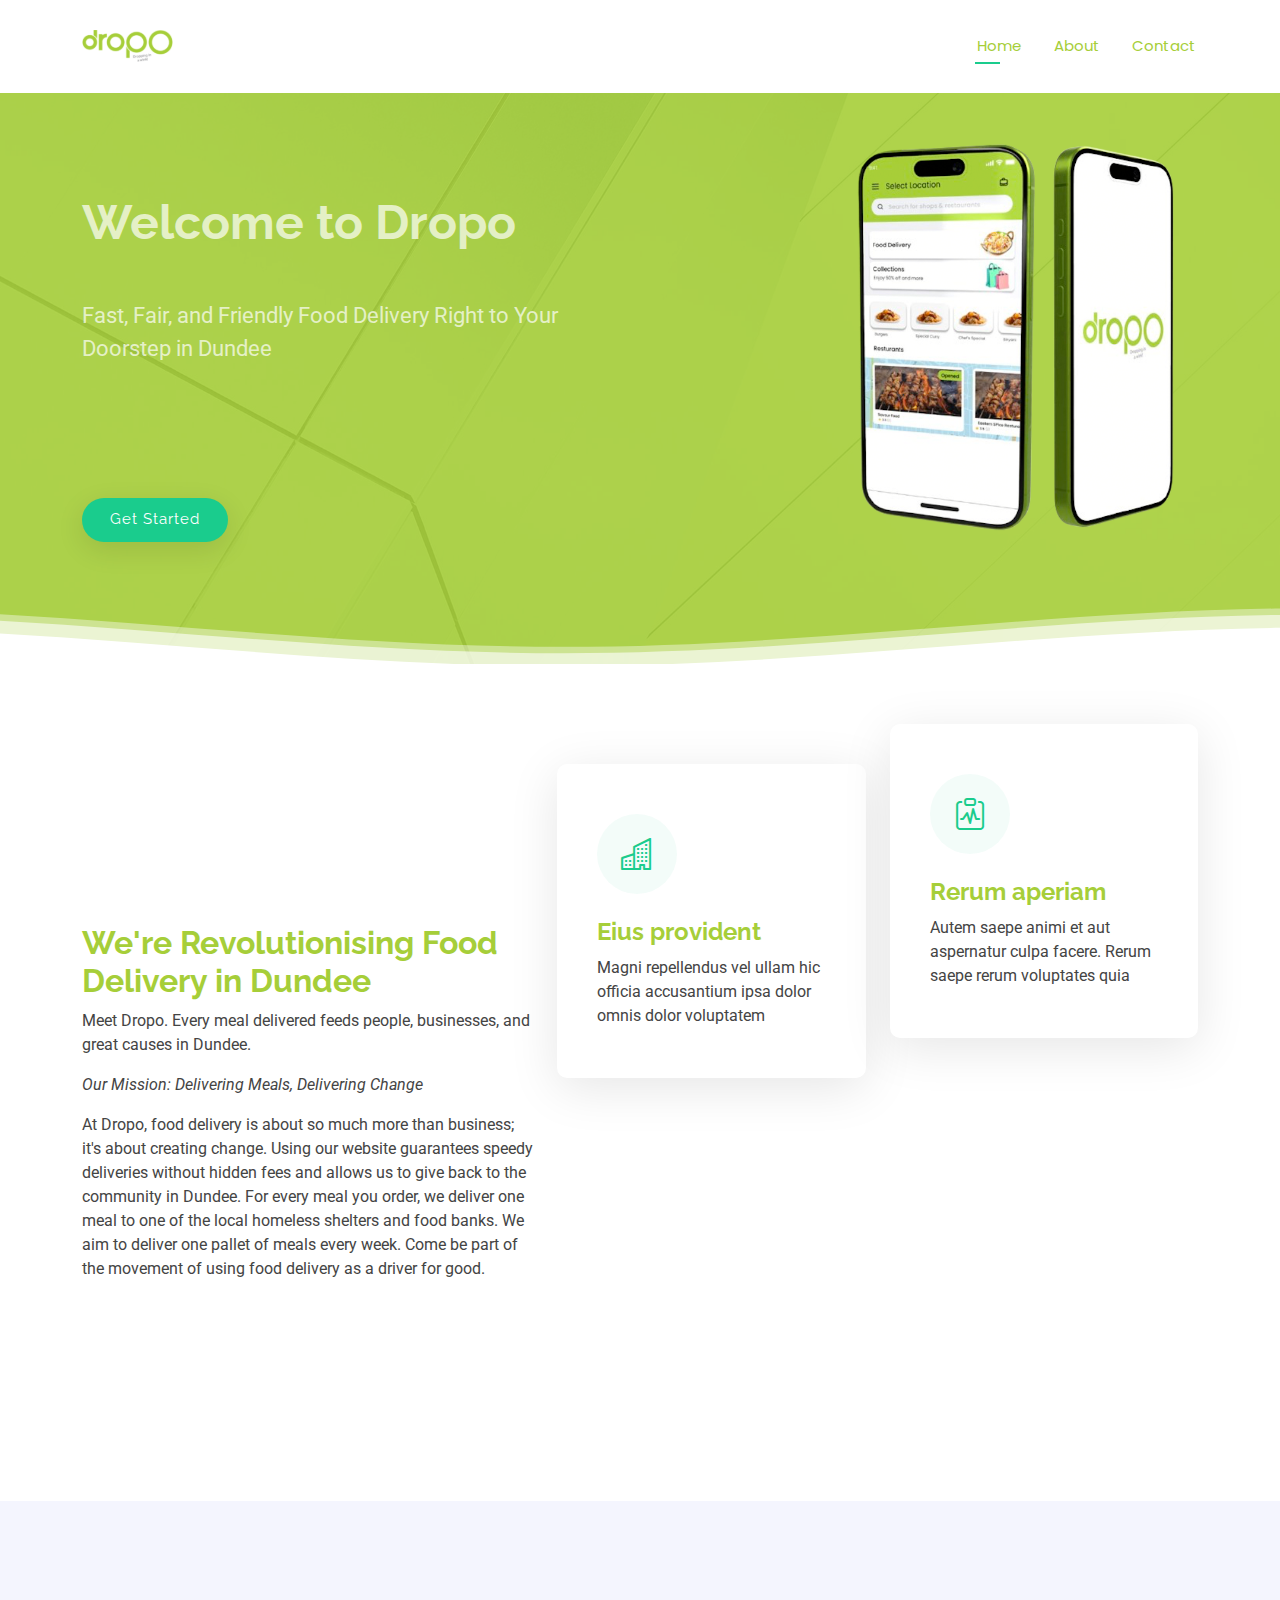
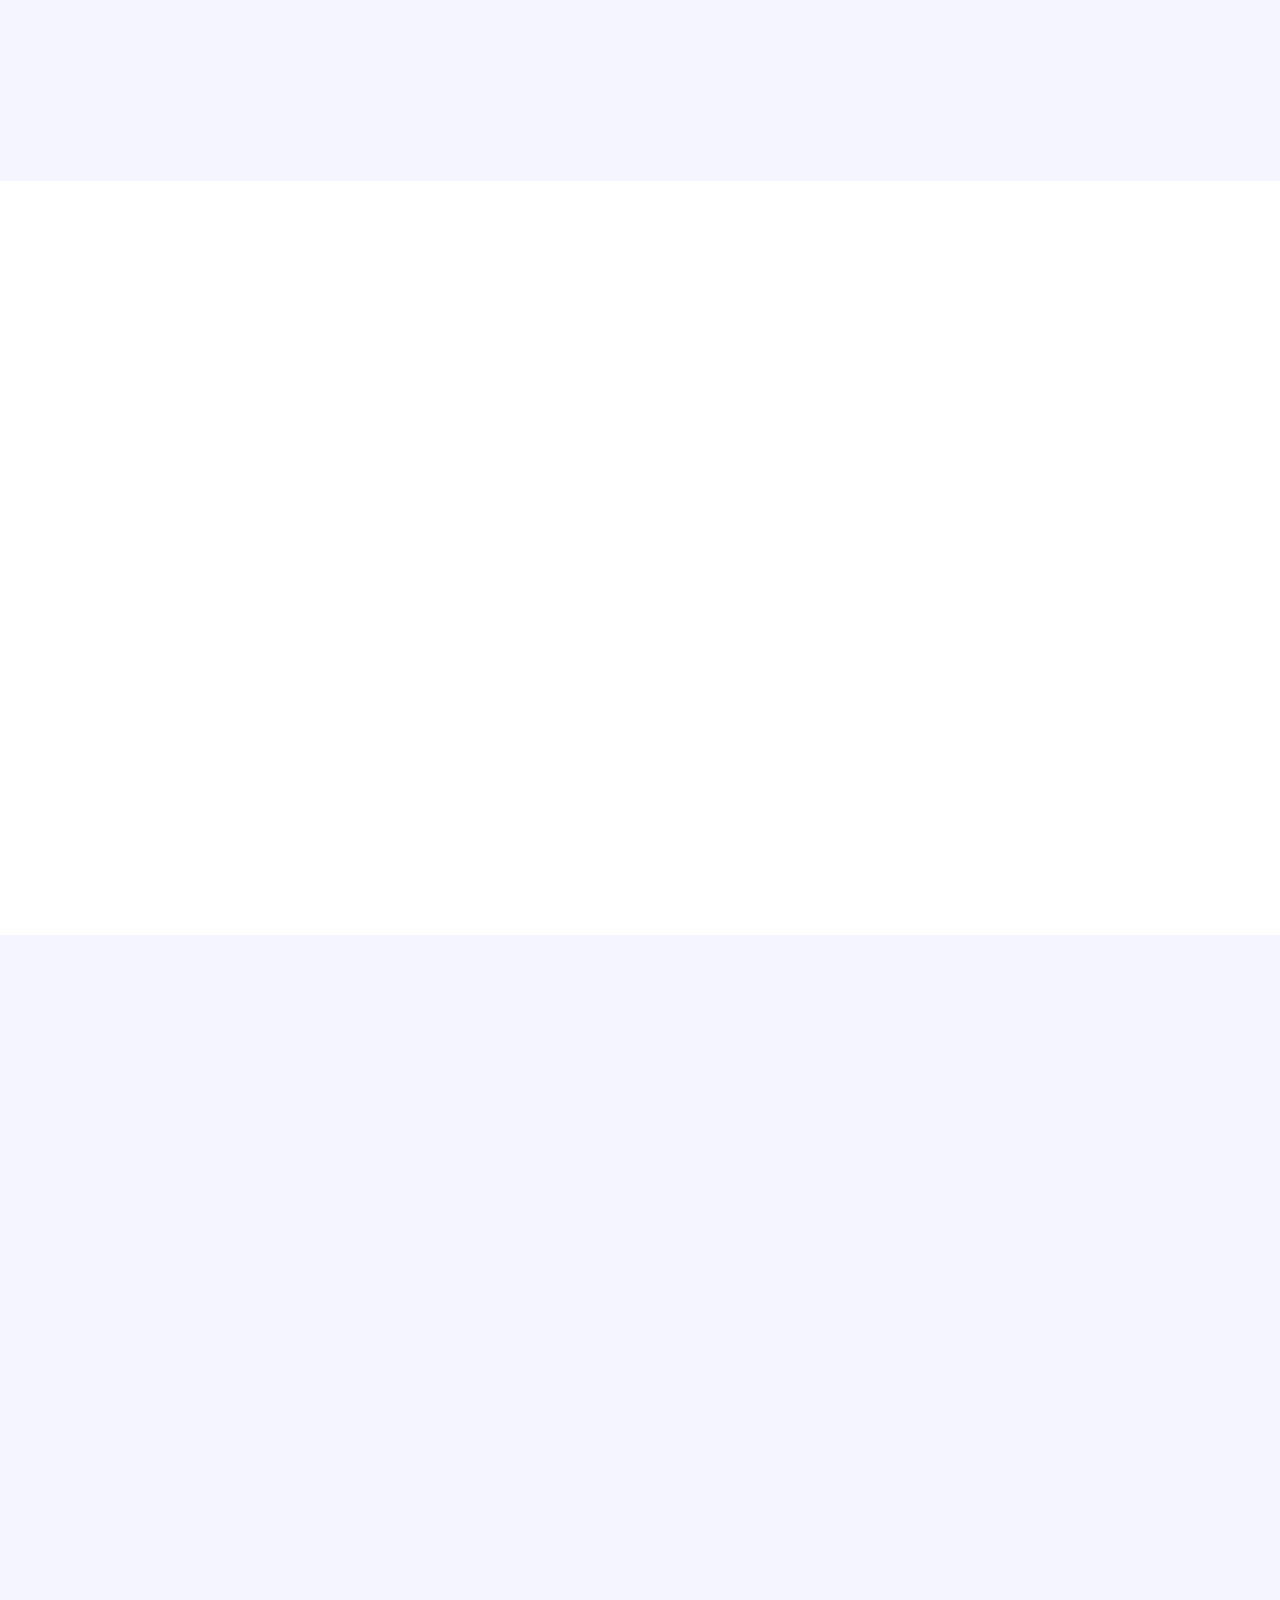
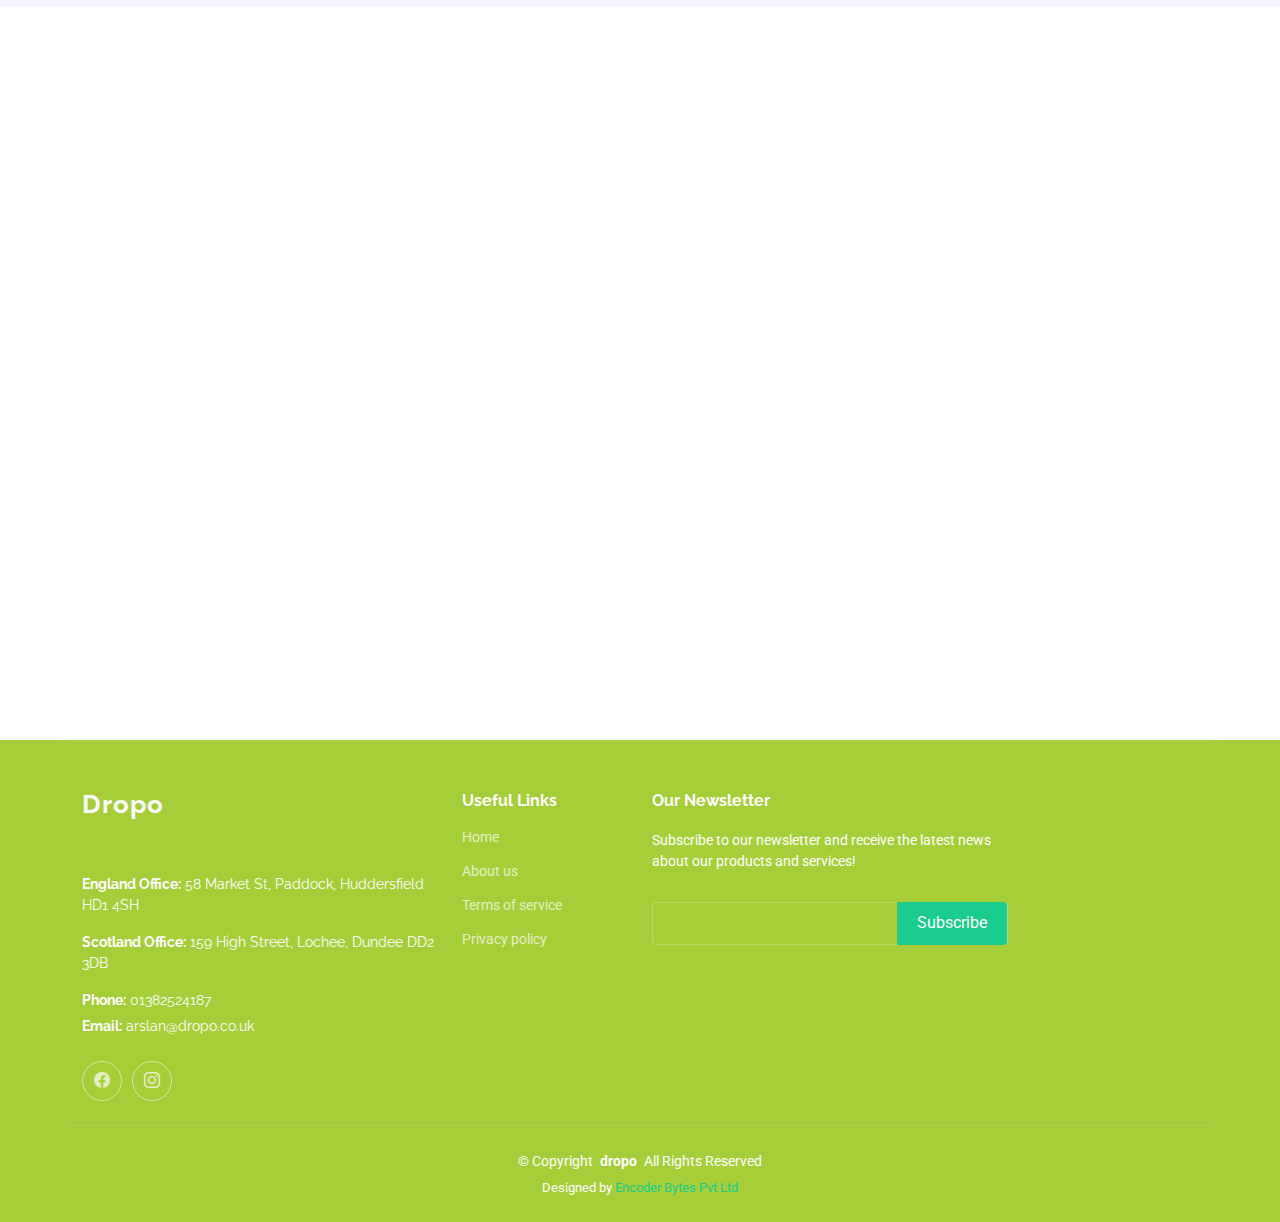
==== index.html @ 3cb9f1ac "update" ====
<!DOCTYPE html>
<html lang="en">

<head>
  <meta charset="utf-8">
  <meta content="width=device-width, initial-scale=1.0" name="viewport">
  <!-- <title>Index - Bootslander Bootstrap Template</title> -->
   <title>Dropoo  new</title>
  <meta name="description" content="">
  <meta name="keywords" content="">

  <!-- Favicons -->
  <link href="assets/img/dropoLogo.svg" rel="icon">
  <link href="assets/img/dropoLogo.svg" rel="apple-touch-icon">

  <!-- Fonts -->
  <link href="https://fonts.googleapis.com" rel="preconnect">
  <link href="https://fonts.gstatic.com" rel="preconnect" crossorigin>
  <link href="https://fonts.googleapis.com/css2?family=Roboto:ital,wght@0,100;0,300;0,400;0,500;0,700;0,900;1,100;1,300;1,400;1,500;1,700;1,900&family=Poppins:ital,wght@0,100;0,200;0,300;0,400;0,500;0,600;0,700;0,800;0,900;1,100;1,200;1,300;1,400;1,500;1,600;1,700;1,800;1,900&family=Raleway:ital,wght@0,100;0,200;0,300;0,400;0,500;0,600;0,700;0,800;0,900;1,100;1,200;1,300;1,400;1,500;1,600;1,700;1,800;1,900&display=swap" rel="stylesheet">

  <!-- Vendor CSS Files -->
  <link href="assets/vendor/bootstrap/css/bootstrap.min.css" rel="stylesheet">
  <link href="assets/vendor/bootstrap-icons/bootstrap-icons.css" rel="stylesheet">
  <link href="assets/vendor/aos/aos.css" rel="stylesheet">
  <link href="assets/vendor/glightbox/css/glightbox.min.css" rel="stylesheet">
  <link href="assets/vendor/swiper/swiper-bundle.min.css" rel="stylesheet">

  <!-- Main CSS File -->
  <link href="assets/css/main.css" rel="stylesheet">

  <!-- =======================================================
  * Template Name: Bootslander
  * Template URL: https://bootstrapmade.com/bootslander-free-bootstrap-landing-page-template/
  * Updated: Aug 07 2024 with Bootstrap v5.3.3
  * Author: BootstrapMade.com
  * License: https://bootstrapmade.com/license/
  ======================================================== -->
</head>

<body class="index-page">

  <!-- ======= Top Bar ======= -->
  <!-- <div id="topbar" class="d-flex align-items-center fixed-top">
    <div class="container d-flex justify-content-center justify-content-md-between">

      <div class="contact-info d-flex align-items-center">
        <i class="bi bi-phone d-flex align-items-center"><span>01382524187</span></i>

        <i class="bi bi-envelope  d-flex align-items-center ms-4"><span>arslan@dropo.co.uk </span></i>
      </div>


    </div>
  </div> -->

  <!-- ======= Header ======= -->

  <header id="header" class="header d-flex align-items-center fixed-top">
    <div class="container-fluid container-xl position-relative d-flex align-items-center justify-content-between">

      <a href="index.html" class="logo me-auto me-lg-0"><img src="assets/img/dropoLogo.svg" class="img-fluid"
        alt="Logo"></a>

      <nav id="navmenu" class="navmenu">
        <ul>
          <li><a href="#hero" class="active">Home</a></li>
          <li><a href="#about">About</a></li>
          <!-- <li><a href="#features">Features</a></li> -->
          <!-- <li><a href="#gallery">Gallery</a></li>
          <li><a href="#team">Team</a></li> -->
          <!-- <li><a href="#pricing">Pricing</a></li> -->
          
          <li><a href="#contact">Contact</a></li>
        </ul>
        <i class="mobile-nav-toggle d-xl-none bi bi-list"></i>
      </nav>

    </div>
  </header>

  <main class="main">

    <!-- Hero Section -->
    <section id="hero" class="hero section dark-background">
      <img src="assets/img/hero-bg-2.jpg" alt="" class="hero-bg">

      <div class="container">
        <div class="row gy-4 justify-content-between">
          <div class="col-lg-4 order-lg-last hero-img" data-aos="zoom-out" data-aos-delay="100">
            <img src="assets/img/hero-img.png" class="img-fluid animated" alt="">
          </div>

          <div class="col-lg-6  d-flex flex-column justify-content-center" data-aos="fade-in">
            <br>
            <br>
            <br>
            <h1 class="h">Welcome to Dropo</h1>
          <br>
          <p>Fast, Fair, and Friendly Food Delivery Right to Your Doorstep
            in Dundee<p>
          <br>
          <!-- <p> Enter into a world of flavours delivered right to your doorstep in the shortest time. At
            Dropo, we pride ourselves on the shortest possible delivery times for your favourite meals,
            without any delivery charges. Being the most community-minded food delivery service in
            Dundee doesn't just mean that we feed you, but with each order, we help feed the homeless
            too. Want more than a meal? You've found it. Download the Dropo App today and join us in
            making each meal
            <span>meaningful.</span> -->
          <p>
            <div class="d-flex">
              <a href="#about" class="btn-get-started">Get Started</a>
              
            </div>
          </div>

        </div>
      </div>

      <svg class="hero-waves" xmlns="http://www.w3.org/2000/svg" xmlns:xlink="http://www.w3.org/1999/xlink" viewBox="0 24 150 28 " preserveAspectRatio="none">
        <defs>
          <path id="wave-path" d="M-160 44c30 0 58-18 88-18s 58 18 88 18 58-18 88-18 58 18 88 18 v44h-352z"></path>
        </defs>
        <g class="wave1">
          <use xlink:href="#wave-path" x="50" y="3"></use>
        </g>
        <g class="wave2">
          <use xlink:href="#wave-path" x="50" y="0"></use>
        </g>
        <g class="wave3">
          <use xlink:href="#wave-path" x="50" y="9"></use>
        </g>
      </svg>

    </section><!-- /Hero Section -->

    <!-- About Section -->
    <section id="about" class="about section">

      <div class="container" data-aos="fade-up" data-aos-delay="100">
        <div class="row align-items-xl-center gy-5">

          <div class="col-xl-5 content">
            
            <h2>We're Revolutionising Food Delivery in Dundee</h2>
            <p> Meet Dropo. Every meal delivered feeds people, businesses, and great
              causes in Dundee.
            </p>
            <p class="fst-italic">
              Our Mission: Delivering Meals, Delivering Change
            </p>
            <p>
              At Dropo, food delivery is about so much more than business; it's about creating
              change. Using our website guarantees speedy deliveries without hidden fees and allows us
              to give back to the community in Dundee. For every meal you order, we deliver one meal to
              one of the local homeless shelters and food banks. We aim to deliver one pallet of meals
              every week. Come be part of the movement of using food delivery as a driver for good.

            </p>
            <!-- <a href="#" class="read-more"><span>Read More</span><i class="bi bi-arrow-right"></i></a> -->
          </div>

          <div class="col-xl-7">
            <div class="row gy-4 icon-boxes">

              <div class="col-md-6" data-aos="fade-up" data-aos-delay="200">
                <div class="icon-box">
                  <i class="bi bi-buildings"></i>
                  <h3>Eius provident</h3>
                  <p>Magni repellendus vel ullam hic officia accusantium ipsa dolor omnis dolor voluptatem</p>
                </div>
              </div> <!-- End Icon Box -->

              <div class="col-md-6" data-aos="fade-up" data-aos-delay="300">
                <div class="icon-box">
                  <i class="bi bi-clipboard-pulse"></i>
                  <h3>Rerum aperiam</h3>
                  <p>Autem saepe animi et aut aspernatur culpa facere. Rerum saepe rerum voluptates quia</p>
                </div>
              </div> <!-- End Icon Box -->

              <div class="col-md-6" data-aos="fade-up" data-aos-delay="400">
                <div class="icon-box">
                  <i class="bi bi-command"></i>
                  <h3>Veniam omnis</h3>
                  <p>Omnis perferendis molestias culpa sed. Recusandae quas possimus. Quod consequatur corrupti</p>
                </div>
              </div> <!-- End Icon Box -->

              <div class="col-md-6" data-aos="fade-up" data-aos-delay="500">
                <div class="icon-box">
                  <i class="bi bi-graph-up-arrow"></i>
                  <h3>Delares sapiente</h3>
                  <p>Sint et dolor voluptas minus possimus nostrum. Reiciendis commodi eligendi omnis quideme lorenda</p>
                </div>
              </div> <!-- End Icon Box -->

            </div>
          </div>

        </div>
      </div>

    </section><!-- /About Section -->

    <!-- Features Section -->
   <!--  <section id="features" class="features section">

      <div class="container">

        <div class="row gy-4">

          <div class="col-lg-3 col-md-4" data-aos="fade-up" data-aos-delay="100">
            <div class="features-item">
              <i class="bi bi-eye" style="color: #ffbb2c;"></i>
              <h3><a href="" class="stretched-link">Lorem Ipsum</a></h3>
            </div>
          </div>

          <div class="col-lg-3 col-md-4" data-aos="fade-up" data-aos-delay="200">
            <div class="features-item">
              <i class="bi bi-infinity" style="color: #5578ff;"></i>
              <h3><a href="" class="stretched-link">Dolor Sitema</a></h3>
            </div>
          </div>

          <div class="col-lg-3 col-md-4" data-aos="fade-up" data-aos-delay="300">
            <div class="features-item">
              <i class="bi bi-mortarboard" style="color: #e80368;"></i>
              <h3><a href="" class="stretched-link">Sed perspiciatis</a></h3>
            </div>
          </div>

          <div class="col-lg-3 col-md-4" data-aos="fade-up" data-aos-delay="400">
            <div class="features-item">
              <i class="bi bi-nut" style="color: #e361ff;"></i>
              <h3><a href="" class="stretched-link">Magni Dolores</a></h3>
            </div>
          </div>

          <div class="col-lg-3 col-md-4" data-aos="fade-up" data-aos-delay="500">
            <div class="features-item">
              <i class="bi bi-shuffle" style="color: #47aeff;"></i>
              <h3><a href="" class="stretched-link">Nemo Enim</a></h3>
            </div>
          </div>

          <div class="col-lg-3 col-md-4" data-aos="fade-up" data-aos-delay="600">
            <div class="features-item">
              <i class="bi bi-star" style="color: #ffa76e;"></i>
              <h3><a href="" class="stretched-link">Eiusmod Tempor</a></h3>
            </div>
          </div>

          <div class="col-lg-3 col-md-4" data-aos="fade-up" data-aos-delay="700">
            <div class="features-item">
              <i class="bi bi-x-diamond" style="color: #11dbcf;"></i>
              <h3><a href="" class="stretched-link">Midela Teren</a></h3>
            </div>
          </div>

          <div class="col-lg-3 col-md-4" data-aos="fade-up" data-aos-delay="800">
            <div class="features-item">
              <i class="bi bi-camera-video" style="color: #4233ff;"></i>
              <h3><a href="" class="stretched-link">Pira Neve</a></h3>
            </div>
          </div>

          <div class="col-lg-3 col-md-4" data-aos="fade-up" data-aos-delay="900">
            <div class="features-item">
              <i class="bi bi-command" style="color: #b2904f;"></i>
              <h3><a href="" class="stretched-link">Dirada Pack</a></h3>
            </div>
          </div>

          <div class="col-lg-3 col-md-4" data-aos="fade-up" data-aos-delay="1000">
            <div class="features-item">
              <i class="bi bi-dribbble" style="color: #b20969;"></i>
              <h3><a href="" class="stretched-link">Moton Ideal</a></h3>
            </div>
          </div>

          <div class="col-lg-3 col-md-4" data-aos="fade-up" data-aos-delay="1100">
            <div class="features-item">
              <i class="bi bi-activity" style="color: #ff5828;"></i>
              <h3><a href="" class="stretched-link">Verdo Park</a></h3>
            </div>
          </div>

          <div class="col-lg-3 col-md-4" data-aos="fade-up" data-aos-delay="1200">
            <div class="features-item">
              <i class="bi bi-brightness-high" style="color: #29cc61;"></i>
              <h3><a href="" class="stretched-link">Flavor Nivelanda</a></h3>
            </div>
          </div>

        </div>

      </div>

    </section>/Features Section -->

    <!-- Stats Section -->
    <section id="stats" class="stats section light-background">

      <div class="container" data-aos="fade-up" data-aos-delay="100">

        <div class="row gy-4">

          <div class="col-lg-3 col-md-6 d-flex flex-column align-items-center">
            <i class="bi bi-emoji-smile"></i>
            <div class="stats-item">
              <span data-purecounter-start="0" data-purecounter-end="00" data-purecounter-duration="1" class="purecounter"></span>
              <p>Happy Clients</p>
            </div>
          </div><!-- End Stats Item -->

          <div class="col-lg-3 col-md-6 d-flex flex-column align-items-center">
            <i class="bi bi-journal-richtext"></i>
            <div class="stats-item">
              <span data-purecounter-start="0" data-purecounter-end="00" data-purecounter-duration="1" class="purecounter"></span>
              <p>Projects</p>
            </div>
          </div><!-- End Stats Item -->

          <div class="col-lg-3 col-md-6 d-flex flex-column align-items-center">
            <i class="bi bi-headset"></i>
            <div class="stats-item">
              <span data-purecounter-start="0" data-purecounter-end="00" data-purecounter-duration="1" class="purecounter"></span>
              <p>Hours Of Support</p>
            </div>
          </div><!-- End Stats Item -->

          <div class="col-lg-3 col-md-6 d-flex flex-column align-items-center">
            <i class="bi bi-people"></i>
            <div class="stats-item">
              <span data-purecounter-start="0" data-purecounter-end="07" data-purecounter-duration="1" class="purecounter"></span>
              <p>Hard Workers</p>
            </div>
          </div><!-- End Stats Item -->

        </div>

      </div>

    </section><!-- /Stats Section -->

    <!-- Details Section -->
    <section id="details" class="details section">

      <!-- Section Title -->
      <div class="container section-title" data-aos="fade-up">
        <h2>Details</h2>
        <div><span>Check Our</span> <span class="description-title">Details</span></div>
      </div><!-- End Section Title -->

      <div class="container">

        <div class="row gy-4 align-items-center features-item">
          <div class="col-md-5 d-flex align-items-center" data-aos="zoom-out" data-aos-delay="100">
            <img src="assets/img/details-1.png" class="img-fluid" alt="">
          </div>
          <div class="col-md-7" data-aos="fade-up" data-aos-delay="100">
            <h3>Your Guide to Quick and Caring Food Delivery in Dundee</h3>
            <p class="fst-italic">
              Learn how Dropo makes food delivery easy, quick and community-focused in Dundee.
            </p>
            <p class="fst-italic">
              Feeling hungry? Getting your food fix is easy with Dropo:
            </p>
            <ul>
              <li><i class="bi bi-check"></i><span> Open the app.</span></li>
              <li><i class="bi bi-check"></i> <span>Order from your favourite takeaways/restaurants.</span></li>
              <li><i class="bi bi-check"></i> <span> back and let us deliver your order right to your door fast and with no delivery fees. Every order is a treat not only for your taste buds but also feeds a meal to a homeless person in Dundee. Good food, good karma!/li>.</span></li>
            </ul>
          </div>
        </div><!-- Features Item -->

        <!-- <div class="row gy-4 align-items-center features-item">
          <div class="col-md-5 order-1 order-md-2 d-flex align-items-center" data-aos="zoom-out" data-aos-delay="200">
            <img src="assets/img/details-2.png" class="img-fluid" alt="">
          </div>
          <div class="col-md-7 order-2 order-md-1" data-aos="fade-up" data-aos-delay="200">
            <h3>Corporis temporibus maiores provident</h3>
            <p class="fst-italic">
              Lorem ipsum dolor sit amet, consectetur adipiscing elit, sed do eiusmod tempor incididunt ut labore et dolore
              magna aliqua.
            </p>
            <p>
              Ullamco laboris nisi ut aliquip ex ea commodo consequat. Duis aute irure dolor in reprehenderit in voluptate
              velit esse cillum dolore eu fugiat nulla pariatur. Excepteur sint occaecat cupidatat non proident, sunt in
              culpa qui officia deserunt mollit anim id est laborum
            </p>
          </div>
        </div> -->
        <!-- Features Item -->

        <!-- <div class="row gy-4 align-items-center features-item">
          <div class="col-md-5 d-flex align-items-center" data-aos="zoom-out">
            <img src="assets/img/details-3.png" class="img-fluid" alt="">
          </div>
          <div class="col-md-7" data-aos="fade-up">
            <h3>Sunt consequatur ad ut est nulla consectetur reiciendis animi voluptas</h3>
            <p>Cupiditate placeat cupiditate placeat est ipsam culpa. Delectus quia minima quod. Sunt saepe odit aut quia voluptatem hic voluptas dolor doloremque.</p>
            <ul>
              <li><i class="bi bi-check"></i> <span>Ullamco laboris nisi ut aliquip ex ea commodo consequat.</span></li>
              <li><i class="bi bi-check"></i><span> Duis aute irure dolor in reprehenderit in voluptate velit.</span></li>
              <li><i class="bi bi-check"></i> <span>Facilis ut et voluptatem aperiam. Autem soluta ad fugiat</span>.</li>
            </ul>
          </div>
        </div> -->
        <!-- Features Item -->

        <!-- <div class="row gy-4 align-items-center features-item">
          <div class="col-md-5 order-1 order-md-2 d-flex align-items-center" data-aos="zoom-out">
            <img src="assets/img/details-4.png" class="img-fluid" alt="">
          </div>
          <div class="col-md-7 order-2 order-md-1" data-aos="fade-up">
            <h3>Quas et necessitatibus eaque impedit ipsum animi consequatur incidunt in</h3>
            <p class="fst-italic">
              Lorem ipsum dolor sit amet, consectetur adipiscing elit, sed do eiusmod tempor incididunt ut labore et dolore
              magna aliqua.
            </p>
            <p>
              Ullamco laboris nisi ut aliquip ex ea commodo consequat. Duis aute irure dolor in reprehenderit in voluptate
              velit esse cillum dolore eu fugiat nulla pariatur. Excepteur sint occaecat cupidatat non proident, sunt in
              culpa qui officia deserunt mollit anim id est laborum
            </p>
          </div>
        </div> -->
        <!-- Features Item -->

      </div>

    </section><!-- /Details Section -->


    <!-- Testimonials Section --><!--
    <section id="testimonials" class="testimonials section dark-background">

      <img src="assets/img/testimonials-bg.jpg" class="testimonials-bg" alt="">

      <div class="container" data-aos="fade-up" data-aos-delay="100">

        <div class="swiper init-swiper">
          <script type="application/json" class="swiper-config">
            {
              "loop": true,
              "speed": 600,
              "autoplay": {
                "delay": 5000
              },
              "slidesPerView": "auto",
              "pagination": {
                "el": ".swiper-pagination",
                "type": "bullets",
                "clickable": true
              }
            }
          </script>
          <div class="swiper-wrapper">

            <div class="swiper-slide">
              <div class="testimonial-item">
                <img src="assets/img/testimonials/testimonials-1.jpg" class="testimonial-img" alt="">
                <h3>Saul Goodman</h3>
                <h4>Ceo &amp; Founder</h4>
                <div class="stars">
                  <i class="bi bi-star-fill"></i><i class="bi bi-star-fill"></i><i class="bi bi-star-fill"></i><i class="bi bi-star-fill"></i><i class="bi bi-star-fill"></i>
                </div>
                <p>
                  <i class="bi bi-quote quote-icon-left"></i>
                  <span>Proin iaculis purus consequat sem cure digni ssim donec porttitora entum suscipit rhoncus. Accusantium quam, ultricies eget id, aliquam eget nibh et. Maecen aliquam, risus at semper.</span>
                  <i class="bi bi-quote quote-icon-right"></i>
                </p>
              </div>
            </div>

            <div class="swiper-slide">
              <div class="testimonial-item">
                <img src="assets/img/testimonials/testimonials-2.jpg" class="testimonial-img" alt="">
                <h3>Sara Wilsson</h3>
                <h4>Designer</h4>
                <div class="stars">
                  <i class="bi bi-star-fill"></i><i class="bi bi-star-fill"></i><i class="bi bi-star-fill"></i><i class="bi bi-star-fill"></i><i class="bi bi-star-fill"></i>
                </div>
                <p>
                  <i class="bi bi-quote quote-icon-left"></i>
                  <span>Export tempor illum tamen malis malis eram quae irure esse labore quem cillum quid cillum eram malis quorum velit fore eram velit sunt aliqua noster fugiat irure amet legam anim culpa.</span>
                  <i class="bi bi-quote quote-icon-right"></i>
                </p>
              </div>
            </div>

            <div class="swiper-slide">
              <div class="testimonial-item">
                <img src="assets/img/testimonials/testimonials-3.jpg" class="testimonial-img" alt="">
                <h3>Jena Karlis</h3>
                <h4>Store Owner</h4>
                <div class="stars">
                  <i class="bi bi-star-fill"></i><i class="bi bi-star-fill"></i><i class="bi bi-star-fill"></i><i class="bi bi-star-fill"></i><i class="bi bi-star-fill"></i>
                </div>
                <p>
                  <i class="bi bi-quote quote-icon-left"></i>
                  <span>Enim nisi quem export duis labore cillum quae magna enim sint quorum nulla quem veniam duis minim tempor labore quem eram duis noster aute amet eram fore quis sint minim.</span>
                  <i class="bi bi-quote quote-icon-right"></i>
                </p>
              </div>
            </div>

            <div class="swiper-slide">
              <div class="testimonial-item">
                <img src="assets/img/testimonials/testimonials-4.jpg" class="testimonial-img" alt="">
                <h3>Matt Brandon</h3>
                <h4>Freelancer</h4>
                <div class="stars">
                  <i class="bi bi-star-fill"></i><i class="bi bi-star-fill"></i><i class="bi bi-star-fill"></i><i class="bi bi-star-fill"></i><i class="bi bi-star-fill"></i>
                </div>
                <p>
                  <i class="bi bi-quote quote-icon-left"></i>
                  <span>Fugiat enim eram quae cillum dolore dolor amet nulla culpa multos export minim fugiat minim velit minim dolor enim duis veniam ipsum anim magna sunt elit fore quem dolore labore illum veniam.</span>
                  <i class="bi bi-quote quote-icon-right"></i>
                </p>
              </div>
            </div>

            <div class="swiper-slide">
              <div class="testimonial-item">
                <img src="assets/img/testimonials/testimonials-5.jpg" class="testimonial-img" alt="">
                <h3>John Larson</h3>
                <h4>Entrepreneur</h4>
                <div class="stars">
                  <i class="bi bi-star-fill"></i><i class="bi bi-star-fill"></i><i class="bi bi-star-fill"></i><i class="bi bi-star-fill"></i><i class="bi bi-star-fill"></i>
                </div>
                <p>
                  <i class="bi bi-quote quote-icon-left"></i>
                  <span>Quis quorum aliqua sint quem legam fore sunt eram irure aliqua veniam tempor noster veniam enim culpa labore duis sunt culpa nulla illum cillum fugiat legam esse veniam culpa fore nisi cillum quid.</span>
                  <i class="bi bi-quote quote-icon-right"></i>
                </p>
              </div>
            </div> End testimonial item -->

          </div>
          <div class="swiper-pagination"></div>
        </div>

      </div>

    </section><!-- /Testimonials Section -->

   

    <!-- Faq Section -->
    <section id="faq" class="faq section light-background">

      <div class="container-fluid">

        <div class="row gy-4">

          <div class="col-lg-7 d-flex flex-column justify-content-center order-2 order-lg-1">

            <div class="content px-xl-5" data-aos="fade-up" data-aos-delay="100">
              <div class="container section-title" data-aos="fade-up">
                <h2>Dropo Faq</h2>
                <h3><span>All You Need to Know About Our  </span><strong>Food Delivery in Dundee</strong></h3>
              </div>
              
              <p>
                Wonder how it all works at Dropo? It's all here for you from the way of ordering our food up to giving back to the community.
              </p>
            </div>

            <div class="faq-container px-xl-5" data-aos="fade-up" data-aos-delay="200">

              <div class="faq-item faq-active">
                <i class="faq-icon bi bi-question-circle"></i>
                <h3>Curious about how Dropo works, or how much we charge?</h3>
                <div class="faq-content">
                  <p>It's all here. Browse from how to get the most from the app to how your orders are helping make a difference in Dundee. Want to know more about our pricing? <a href="">Click here.</a></p> 
                </div>
                <i class="faq-toggle bi bi-chevron-right"></i>
              </div><!-- End Faq item-->

              <div class="faq-item">
                <i class="faq-icon bi bi-question-circle"></i>
                <h3>Want to know about our specialization</h3>
                <div class="faq-content">
                  <p>Our specialized dish, Pizza, is crafted with a perfect balance of flavors and fresh ingredients. We use a hand-tossed, thin-crust dough made from the finest flour to ensure a crispy yet soft texture. The pizza is topped with a rich, house-made tomato sauce, a generous layer of mozzarella cheese, and a variety of toppings to suit every taste—ranging from classic pepperoni to gourmet options like sun-dried tomatoes, artichokes, and basil.</p>
                </div>
                <i class="faq-toggle bi bi-chevron-right"></i>
              </div><!-- End Faq item-->

              <div class="faq-item">
                <i class="faq-icon bi bi-question-circle"></i>
                <h3>Do you have vegetarian or vegan options?</h3>
                <div class="faq-content">
                  <p>Yes, we offer a wide variety of vegetarian and vegan dishes. Please check our menu for options or ask our staff for recommendations.</p>
                </div>
                <i class="faq-toggle bi bi-chevron-right"></i>
              </div><!-- End Faq item-->

            </div>

          </div>

          <div class="col-lg-5 order-1 order-lg-2">
            <img src="assets/img/faq.jpg" class="img-fluid" alt="" data-aos="zoom-in" data-aos-delay="100">
          </div>
        </div>

      </div>

    </section><!-- /Faq Section -->

    <!-- Contact Section -->
    <section id="contact" class="contact section">

      <!-- Section Title -->
      <div class="container section-title" data-aos="fade-up">
        <h2>Contact</h2>
        <div><span>We are helping</span> <span class="description-title">in dundee</span></div>
      </div><!-- End Section Title -->

      <div data-aos="fade-up" class="container">
        <!-- <iframe style="border:0; width: 100%; height: 350px;"
          src="https://www.google.com/maps/embed?pb=!1m14!1m8!1m3!1d12097.433213460943!2d-74.0062269!3d40.7101282!3m2!1i1024!2i768!4f13.1!3m3!1m2!1s0x0%3A0xb89d1fe6bc499443!2sDowntown+Conference+Center!5e0!3m2!1smk!2sbg!4v1539943755621"
          frameborder="0" allowfullscreen></iframe> -->

        <p>Have feedback or need help? At Dropo, we have our friendly team who
          will go all the way to try and make your food delivery experience in Dundee just the way you
          want.
        </p>

        <p>We are Just a Click Away at Dropo– Let's Talk! Your opinions and questions mean
          a lot to us. Whether it is an order you have placed, if any suggestions come to mind, or if you
          simply wish to learn more about the community projects we put our hands on, feel free to
          contact us whenever you need anything. We are all ready and willing to help make sure your
          experience with Dropo does not fall below fantastic.</p>
      </div>
      
      <div class="container" data-aos="fade" data-aos-delay="100">

        <div class="row gy-4">

          <div class="col-lg-4">
            <div class="info-item d-flex" data-aos="fade-up" data-aos-delay="200">
              <i class="bi bi-geo-alt flex-shrink-0"></i>
              <div>
                <h3>Location</h3>
                <p>58 Market St, Paddock, Huddersfield HD1 4SH</p>
              </div>
            </div><!-- End Info Item -->

            <div class="info-item d-flex" data-aos="fade-up" data-aos-delay="300">
              <i class="bi bi-telephone flex-shrink-0"></i>
              <div>
                <h3>Email</h3>
                <p>arslan@dropo.co.uk</p>
              </div>
            </div><!-- End Info Item -->

            <div class="info-item d-flex" data-aos="fade-up" data-aos-delay="400">
              <i class="bi bi-envelope flex-shrink-0"></i>
              <div>
                <h3>Tell:</h3>
                <p>01382524187</p>
              </div>
            </div><!-- End Info Item -->

          </div>

          <div class="col-lg-8">
            <form action="forms/contact.php" method="post" class="php-email-form" data-aos="fade-up" data-aos-delay="200">
              <div class="row gy-4">

                <div class="col-md-6">
                  <input type="text" name="name" class="form-control" placeholder="Your Name" required="">
                </div>

                <div class="col-md-6 ">
                  <input type="email" class="form-control" name="email" placeholder="Your Email" required="">
                </div>

                <div class="col-md-12">
                  <input type="text" class="form-control" name="subject" placeholder="Subject" required="">
                </div>

                <div class="col-md-12">
                  <textarea class="form-control" name="message" rows="6" placeholder="Message" required=""></textarea>
                </div>

                <div class="col-md-12 text-center">
                  <div class="loading">Loading</div>
                  <div class="error-message"></div>
                  <div class="sent-message">Your message has been sent. Thank you!</div>

                  <button type="submit">Send Message</button>
                </div>

              </div>
            </form>
          </div><!-- End Contact Form -->

        </div>

      </div>

    </section><!-- /Contact Section -->

  </main>

  <footer id="footer" class="footer dark-background">

    <div class="container footer-top">
      <div class="row gy-4">
        <div class="col-lg-4 col-md-6 footer-about">
          <a href="index.html" class="logo d-flex align-items-center">
            
            <span class="sitename">Dropo</span>
          </a>
          <div class="footer-contact pt-3">
            <!-- <img src="assets/img/dropoLogo.svg" class="img-fluid w-50" alt=""> -->
            <p class="mt-3"><strong>England Office:</strong> <span>58 Market St, Paddock, Huddersfield HD1 4SH</span></p>
            <p class="mt-3"><strong>Scotland Office:</strong> <span>159 High Street, Lochee, Dundee DD2 3DB</span></p>
            <!-- <p>xyz, xy</p> -->
            <p class="mt-3"><strong>Phone:</strong> <span>01382524187</span></p>
            <p><strong>Email:</strong> <span> arslan@dropo.co.uk</span></p>
          </div>
          <div class="social-links d-flex mt-4">
            <!-- <a href=""><i class="bi bi-twitter-x"></i></a> -->
            <a href="https://www.facebook.com/people/Dropo/61556328581874/"><i class="bi bi-facebook"></i></a>
            <a href="https://www.instagram.com/dropo_uk/"><i class="bi bi-instagram"></i></a>
            <!-- <a href=""><i class="bi bi-linkedin"></i></a> -->
          </div>
        </div>

        <div class="col-lg-2 col-md-3 footer-links">
          <h4>Useful Links</h4>
          <ul>
            <li><a href="index.html">Home</a></li>
            <li><a href="#about">About us</a></li>
            <!-- <li><a href="#">Services</a></li> -->
            <li><a href="#">Terms of service</a></li>
            <li><a href="#">Privacy policy</a></li>
          </ul>
        </div>

        <!-- <div class="col-lg-2 col-md-3 footer-links">
          <h4>Our Services</h4>
          <ul>
            <li><a href="#">Web Design</a></li>
            <li><a href="#">Web Development</a></li>
            <li><a href="#">Product Management</a></li>
            <li><a href="#">Marketing</a></li>
            <li><a href="#">Graphic Design</a></li>
          </ul>
        </div> -->

        <div class="col-lg-4 col-md-12 footer-newsletter">
          <h4>Our Newsletter</h4>
          <p>Subscribe to our newsletter and receive the latest news about our products and services!</p>
          <form action="forms/newsletter.php" method="post" class="php-email-form">
            <div class="newsletter-form"><input type="email" name="email"><input type="submit" value="Subscribe"></div>
            <div class="loading">Loading</div>
            <div class="error-message"></div>
            <div class="sent-message">Your subscription request has been sent. Thank you!</div>
          </form>
        </div>

      </div>
    </div>

    <div class="container copyright text-center mt-4">
      <p>© <span>Copyright</span> <strong class="px-1 sitename">dropo</strong> <span>All Rights Reserved</span></p>
      <div class="credits">
        <!-- All the links in the footer should remain intact. -->
        <!-- You can delete the links only if you've purchased the pro version. -->
        <!-- Licensing information: https://bootstrapmade.com/license/ -->
        <!-- Purchase the pro version with working PHP/AJAX contact form: [buy-url] -->
        Designed by <a href="https://www.encoderbytes.com/"> Encoder Bytes Pvt Ltd</a>
      </div>
    </div>

  </footer>

  <!-- Scroll Top -->
  <a href="#" id="scroll-top" class="scroll-top d-flex align-items-center justify-content-center"><i class="bi bi-arrow-up-short"></i></a>

  <!-- Preloader -->
  <div id="preloader"></div>

  <!-- Vendor JS Files -->
  <script src="assets/vendor/bootstrap/js/bootstrap.bundle.min.js"></script>
  <script src="assets/vendor/php-email-form/validate.js"></script>
  <script src="assets/vendor/aos/aos.js"></script>
  <script src="assets/vendor/glightbox/js/glightbox.min.js"></script>
  <script src="assets/vendor/purecounter/purecounter_vanilla.js"></script>
  <script src="assets/vendor/swiper/swiper-bundle.min.js"></script>

  <!-- Main JS File -->
  <script src="assets/js/main.js"></script>

</body>

</html>
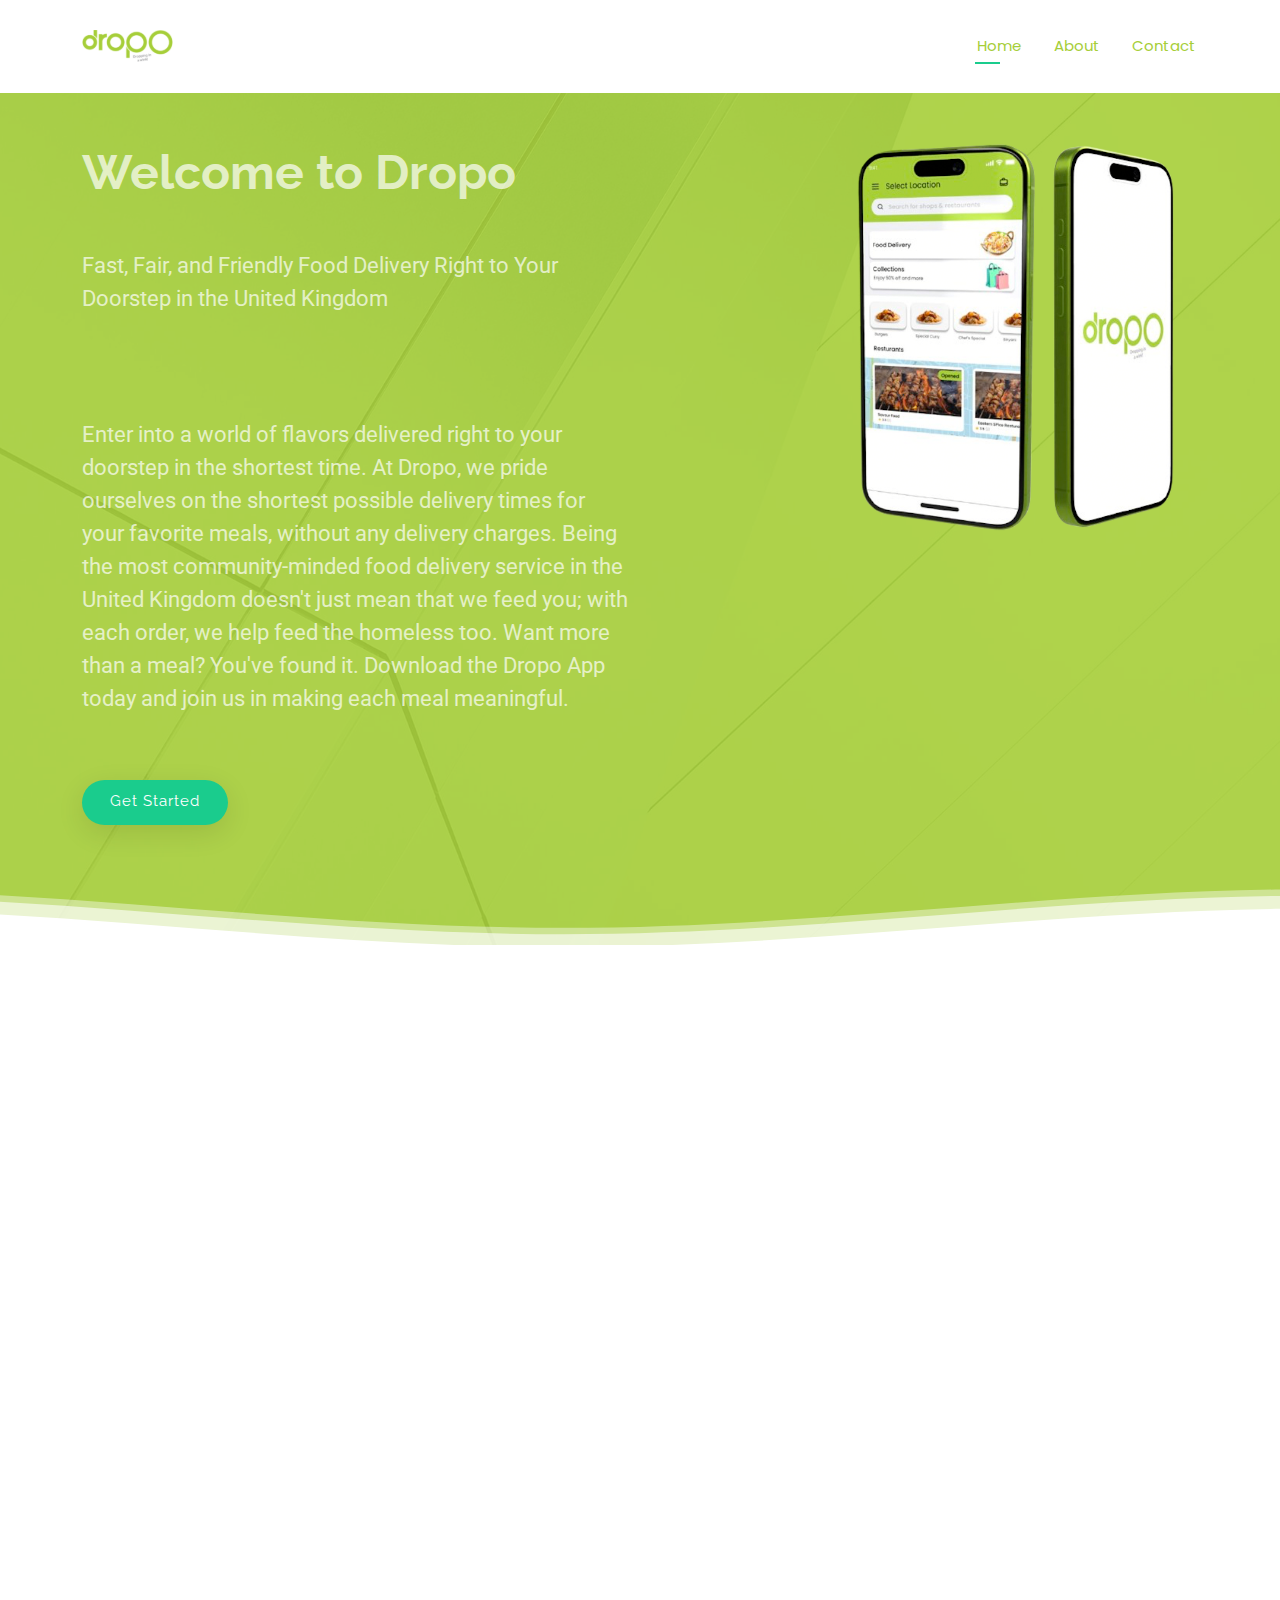
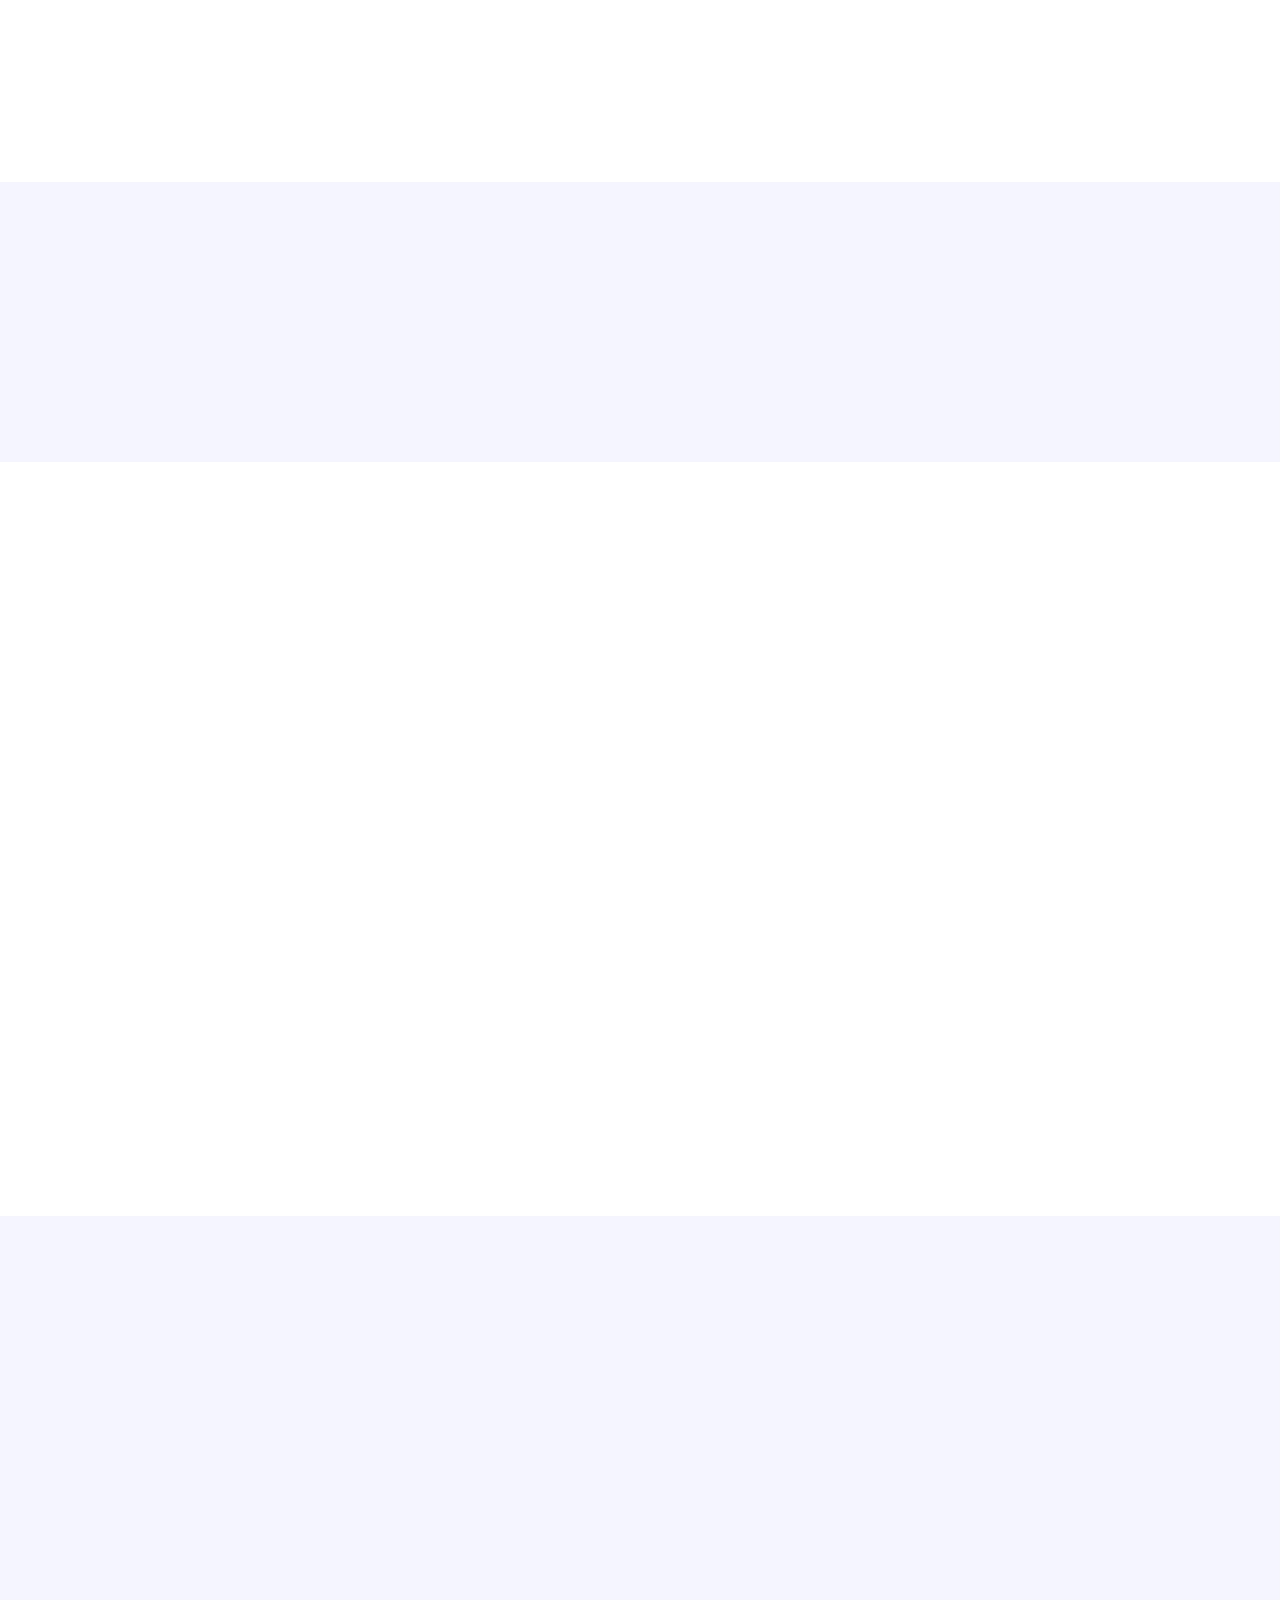
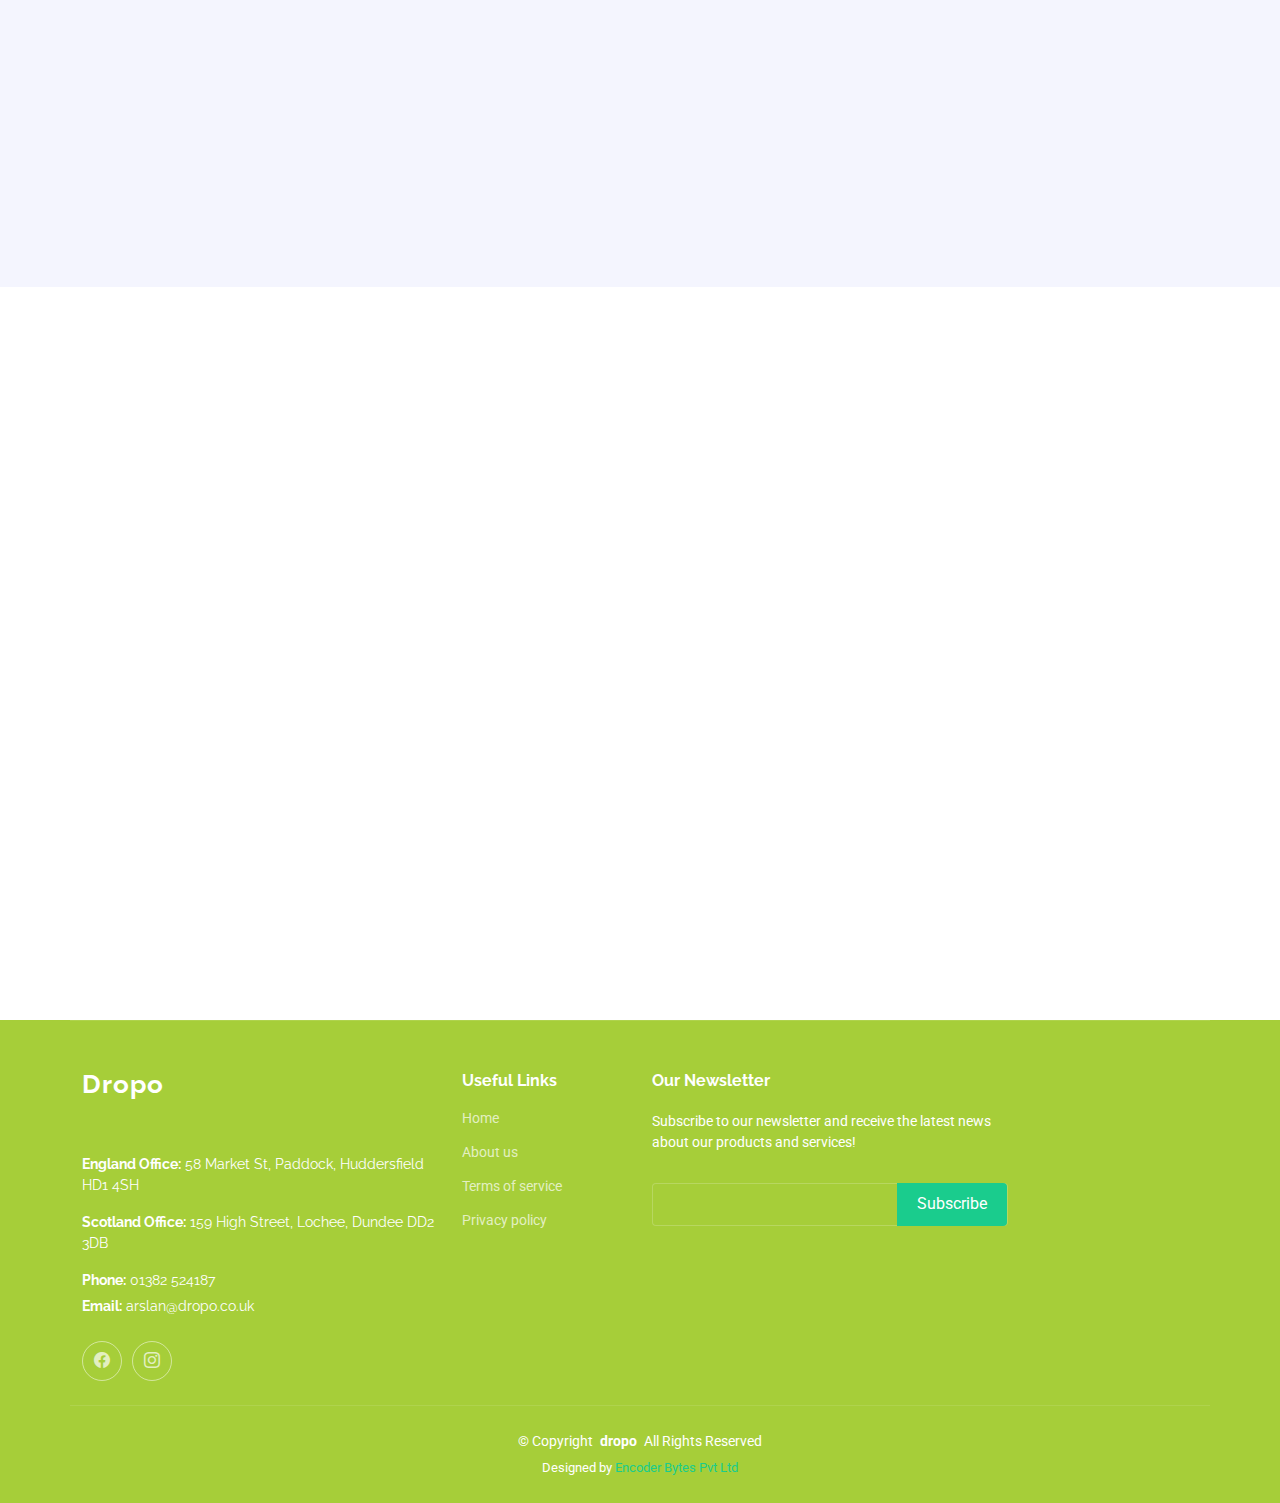
==== commit 2e3dca6d: "Update index.html" ====
--- a/index.html
+++ b/index.html
@@ -5,9 +5,11 @@
   <meta charset="utf-8">
   <meta content="width=device-width, initial-scale=1.0" name="viewport">
   <!-- <title>Index - Bootslander Bootstrap Template</title> -->
-   <title>Dropoo  new</title>
-  <meta name="description" content="">
-  <meta name="keywords" content="">
+   <title>Dropo | United Kingdom's Fast & Friendly Food Delivery</title>
+  <meta name="description" content="Find Dropo and discover a place where fast meets friendly in the United
+  Kingdom. Light-speed delivery and transparency in the price support a community with each
+  order.">
+  <meta name="keywords" content="Dropo, food delivery, quick service Dundee, ethical delivery, community support">
 
   <!-- Favicons -->
   <link href="assets/img/dropoLogo.svg" rel="icon">
@@ -91,21 +93,20 @@
           </div>
 
           <div class="col-lg-6  d-flex flex-column justify-content-center" data-aos="fade-in">
-            <br>
-            <br>
+
             <br>
             <h1 class="h">Welcome to Dropo</h1>
           <br>
-          <p>Fast, Fair, and Friendly Food Delivery Right to Your Doorstep
-            in Dundee<p>
+          <p>Fast, Fair, and Friendly Food Delivery Right to Your Doorstep in
+            the United Kingdom<p>
           <br>
-          <!-- <p> Enter into a world of flavours delivered right to your doorstep in the shortest time. At
-            Dropo, we pride ourselves on the shortest possible delivery times for your favourite meals,
-            without any delivery charges. Being the most community-minded food delivery service in
-            Dundee doesn't just mean that we feed you, but with each order, we help feed the homeless
-            too. Want more than a meal? You've found it. Download the Dropo App today and join us in
-            making each meal
-            <span>meaningful.</span> -->
+          <p> Enter into a world of flavors delivered right to your doorstep in the shortest time. At
+            Dropo, we pride ourselves on the shortest possible delivery times for your favorite meals,
+            without any delivery charges. Being the most community-minded food delivery service in the
+            United Kingdom doesn't just mean that we feed you; with each order, we help feed the
+            homeless too. Want more than a meal? You've found it. Download the Dropo App today and
+            join us in making each meal meaningful.
+            
           <p>
             <div class="d-flex">
               <a href="#about" class="btn-get-started">Get Started</a>
@@ -662,7 +663,7 @@
               <i class="bi bi-envelope flex-shrink-0"></i>
               <div>
                 <h3>Tell:</h3>
-                <p>01382524187</p>
+                <p>01382 524187</p>
               </div>
             </div><!-- End Info Item -->
 
@@ -722,7 +723,7 @@
             <p class="mt-3"><strong>England Office:</strong> <span>58 Market St, Paddock, Huddersfield HD1 4SH</span></p>
             <p class="mt-3"><strong>Scotland Office:</strong> <span>159 High Street, Lochee, Dundee DD2 3DB</span></p>
             <!-- <p>xyz, xy</p> -->
-            <p class="mt-3"><strong>Phone:</strong> <span>01382524187</span></p>
+            <p class="mt-3"><strong>Phone:</strong> <span>01382 524187</span></p>
             <p><strong>Email:</strong> <span> arslan@dropo.co.uk</span></p>
           </div>
           <div class="social-links d-flex mt-4">
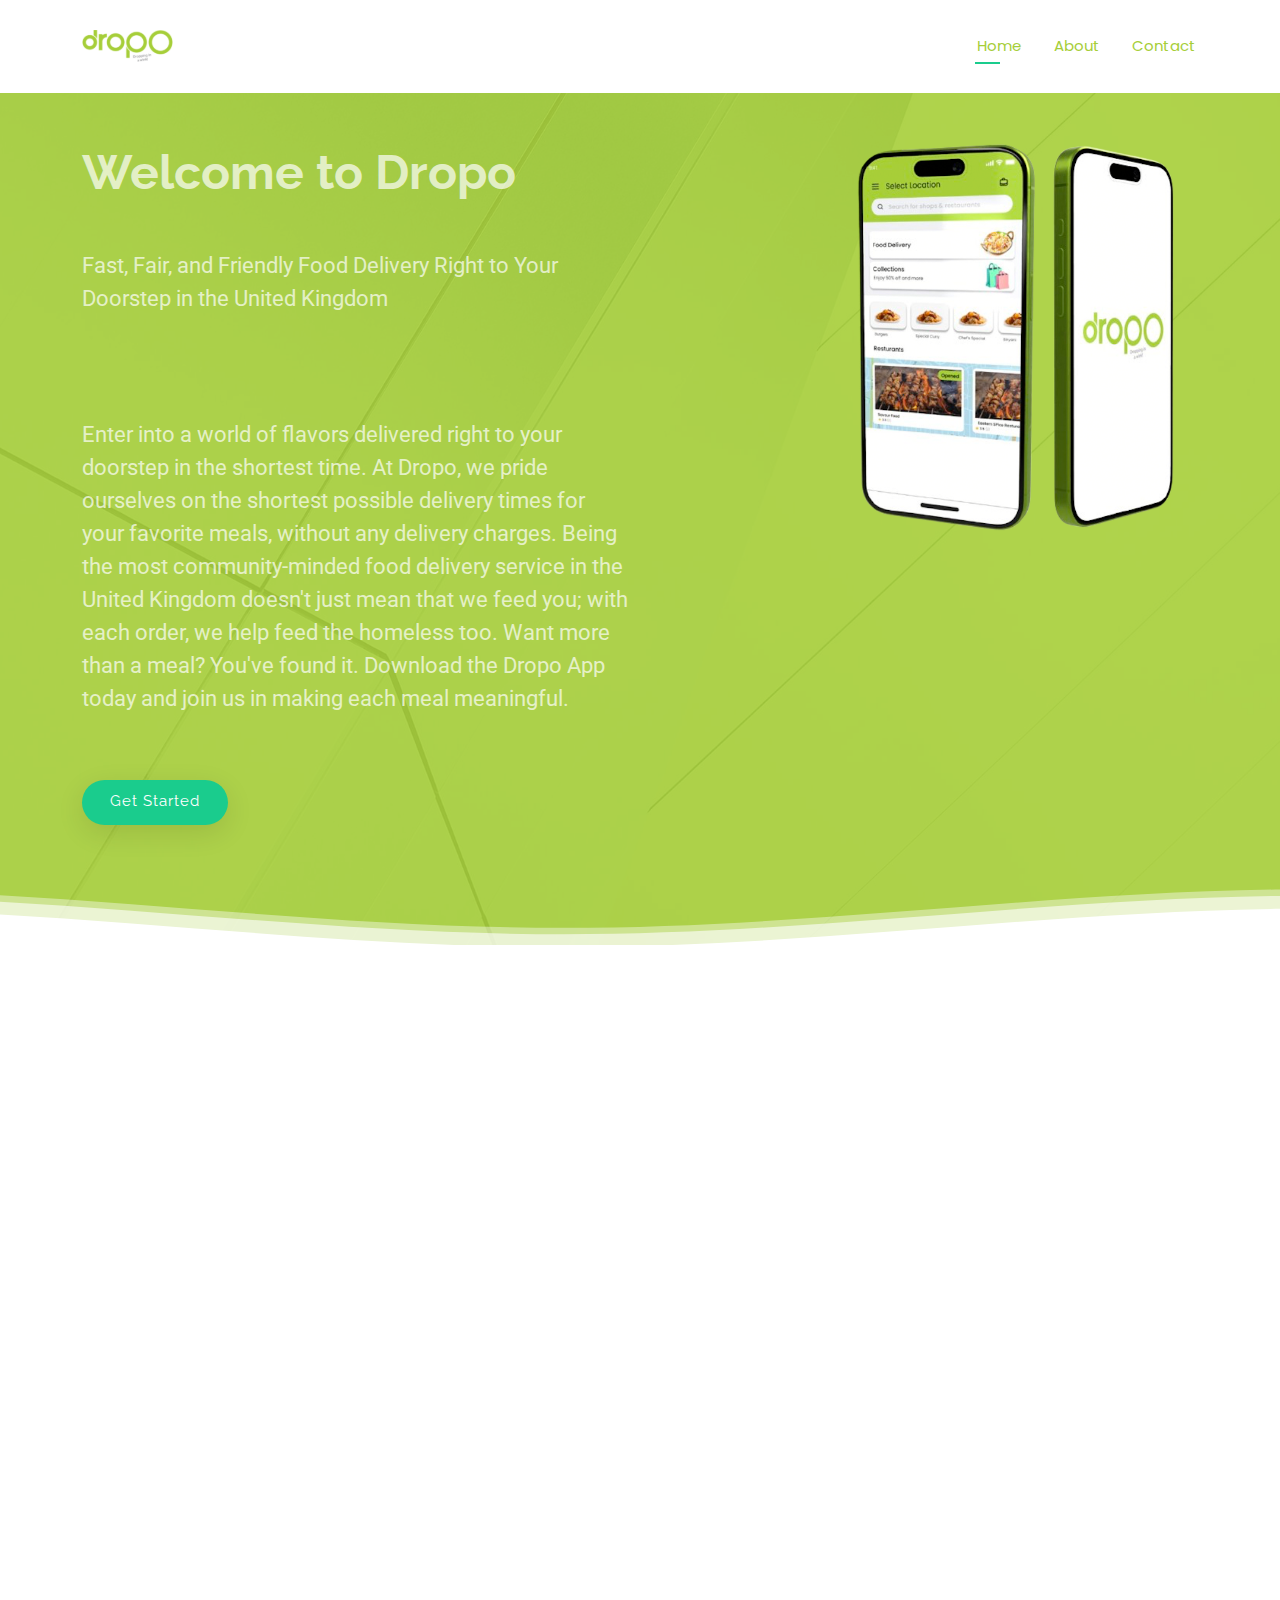
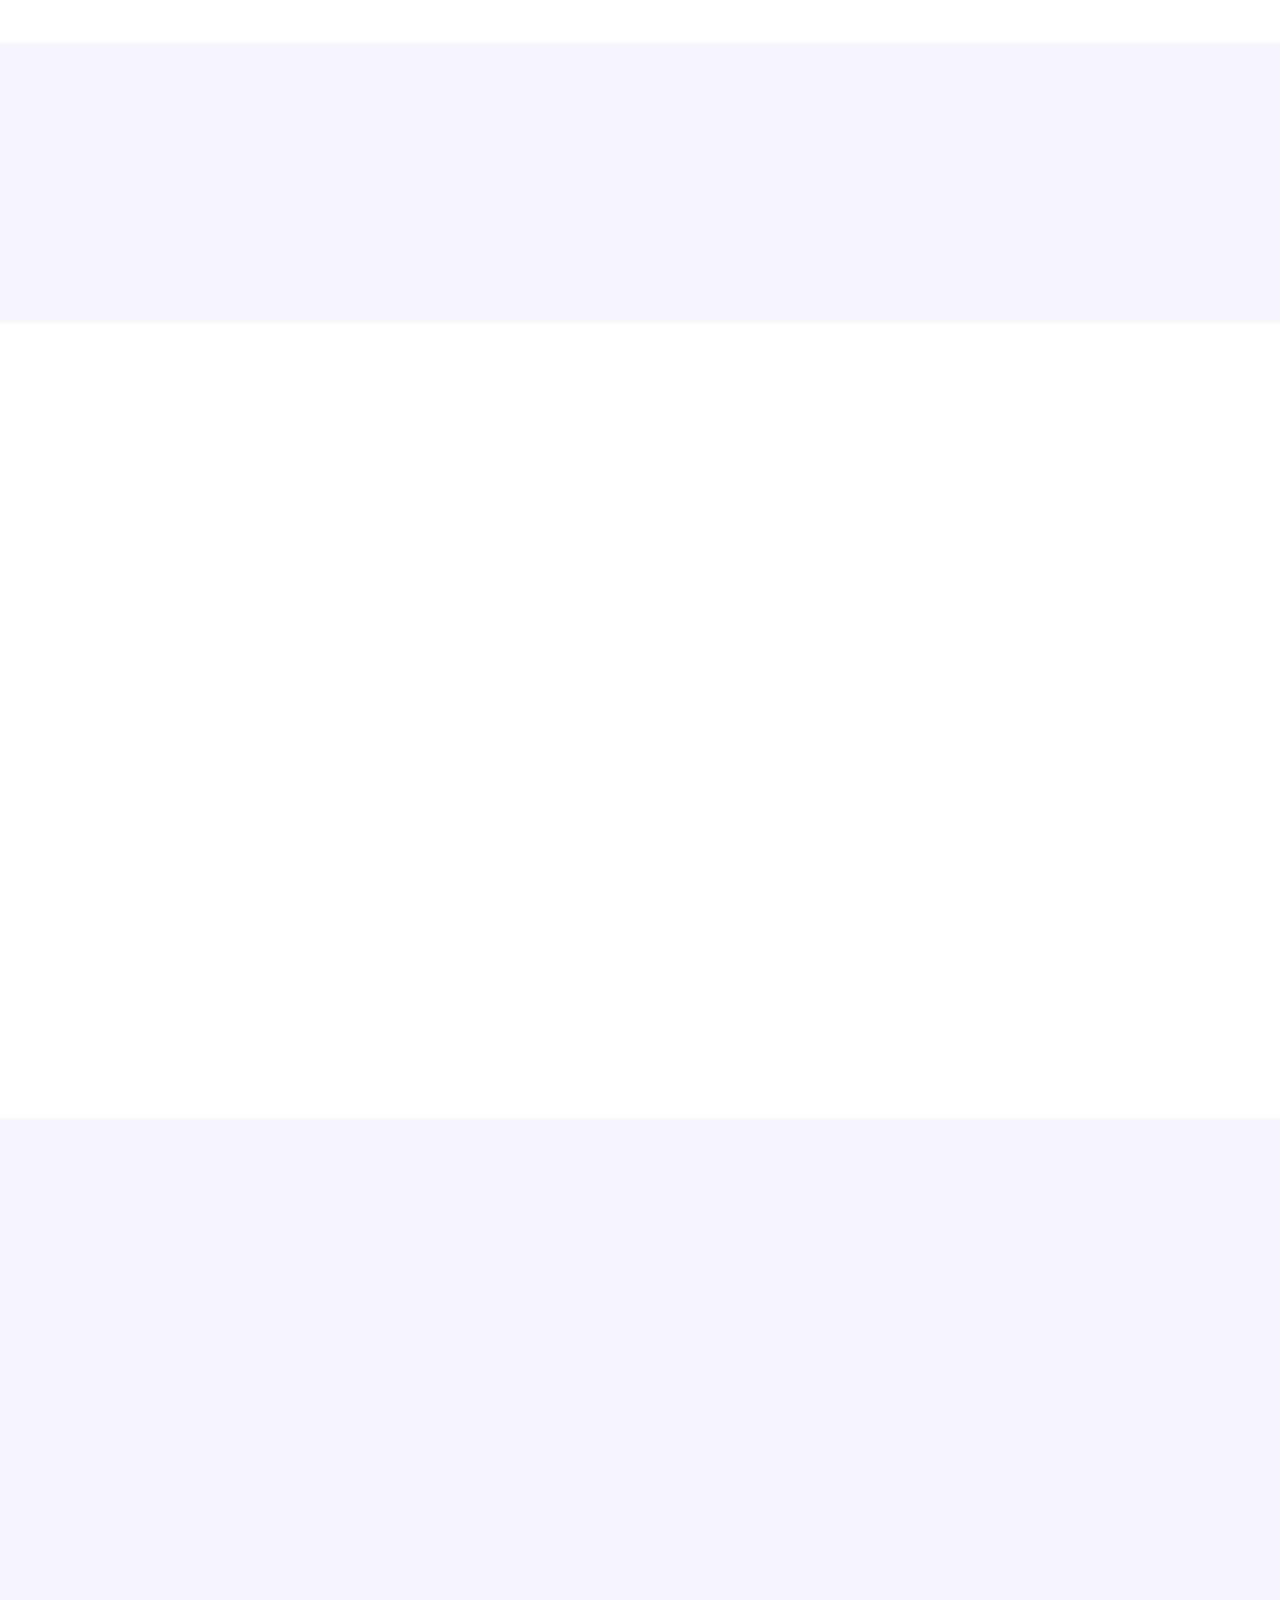
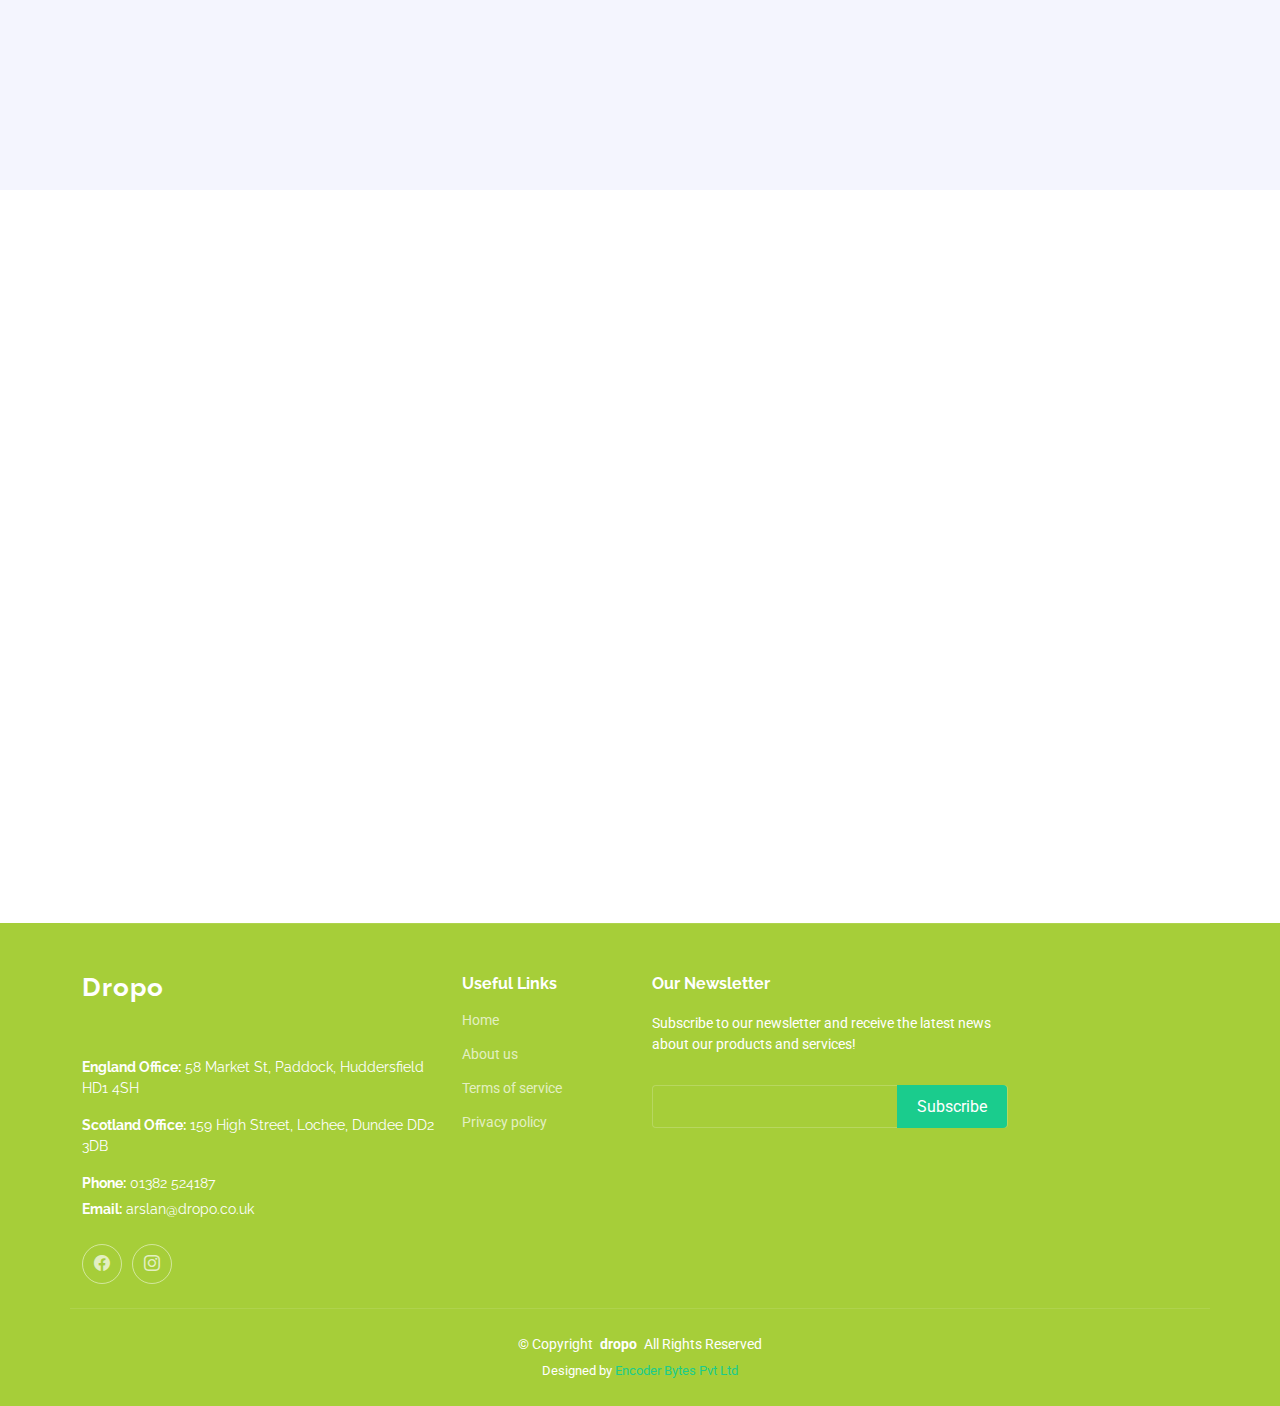
==== commit f9cf58e0: "uodated" ====
--- a/index.html
+++ b/index.html
@@ -151,10 +151,11 @@
             </p>
             <p>
               At Dropo, food delivery is about so much more than business; it's about creating
-              change. Using our website guarantees speedy deliveries without hidden fees and allows us
-              to give back to the community in Dundee. For every meal you order, we deliver one meal to
-              one of the local homeless shelters and food banks. We aim to deliver one pallet of meals
-              every week. Come be part of the movement of using food delivery as a driver for good.
+change. Using our website guarantees speedy deliveries without hidden fees and allows us
+to give back to the community in the United Kingdom. For every meal you order, we deliver
+one meal to one of the local homeless shelters and food banks. We aim to deliver one pallet
+of meals every week. Come be part of the movement of using food delivery as a driver for
+good.
 
             </p>
             <!-- <a href="#" class="read-more"><span>Read More</span><i class="bi bi-arrow-right"></i></a> -->
@@ -166,32 +167,33 @@
               <div class="col-md-6" data-aos="fade-up" data-aos-delay="200">
                 <div class="icon-box">
                   <i class="bi bi-buildings"></i>
-                  <h3>Eius provident</h3>
-                  <p>Magni repellendus vel ullam hic officia accusantium ipsa dolor omnis dolor voluptatem</p>
+                  <h3>Dropo mission</h3>
+                  <!-- <p>Magni repellendus vel ullam hic officia accusantium ipsa dolor omnis dolor voluptatem</p> -->
                 </div>
               </div> <!-- End Icon Box -->
 
               <div class="col-md-6" data-aos="fade-up" data-aos-delay="300">
                 <div class="icon-box">
                   <i class="bi bi-clipboard-pulse"></i>
-                  <h3>Rerum aperiam</h3>
-                  <p>Autem saepe animi et aut aspernatur culpa facere. Rerum saepe rerum voluptates quia</p>
+                  <h3>Community support United Kingdom</h3>
+                  <!-- <p>Autem saepe animi et aut aspernatur culpa facere. Rerum saepe rerum voluptates quia</p> -->
                 </div>
               </div> <!-- End Icon Box -->
 
               <div class="col-md-6" data-aos="fade-up" data-aos-delay="400">
                 <div class="icon-box">
                   <i class="bi bi-command"></i>
-                  <h3>Veniam omnis</h3>
-                  <p>Omnis perferendis molestias culpa sed. Recusandae quas possimus. Quod consequatur corrupti</p>
+                  <h3>Ethical food delivery</h3>
+                  <!-- <p>Omnis perferendis molestias culpa sed. Recusandae quas possimus. Quod consequatur corrupti</p> -->
                 </div>
               </div> <!-- End Icon Box -->
 
               <div class="col-md-6" data-aos="fade-up" data-aos-delay="500">
                 <div class="icon-box">
                   <i class="bi bi-graph-up-arrow"></i>
-                  <h3>Delares sapiente</h3>
-                  <p>Sint et dolor voluptas minus possimus nostrum. Reiciendis commodi eligendi omnis quideme lorenda</p>
+                  <h3>Food for
+                    change</h3>
+                  <!-- <p>Sint et dolor voluptas minus possimus nostrum. Reiciendis commodi eligendi omnis quideme lorenda</p> -->
                 </div>
               </div> <!-- End Icon Box -->
 
@@ -351,7 +353,8 @@
       <!-- Section Title -->
       <div class="container section-title" data-aos="fade-up">
         <h2>Details</h2>
-        <div><span>Check Our</span> <span class="description-title">Details</span></div>
+        <div><span>How Dropo Works: Your Guide to Quick and Caring Food Delivery in the United
+          Kingdom</span> <span class="description-title">Details</span></div>
       </div><!-- End Section Title -->
 
       <div class="container">
@@ -361,17 +364,20 @@
             <img src="assets/img/details-1.png" class="img-fluid" alt="">
           </div>
           <div class="col-md-7" data-aos="fade-up" data-aos-delay="100">
-            <h3>Your Guide to Quick and Caring Food Delivery in Dundee</h3>
+            <h3>Learn how Dropo makes food delivery easy, quick, and
+              community-focused in.</h3>
             <p class="fst-italic">
-              Learn how Dropo makes food delivery easy, quick and community-focused in Dundee.
+              
             </p>
             <p class="fst-italic">
               Feeling hungry? Getting your food fix is easy with Dropo:
             </p>
             <ul>
               <li><i class="bi bi-check"></i><span> Open the app.</span></li>
-              <li><i class="bi bi-check"></i> <span>Order from your favourite takeaways/restaurants.</span></li>
-              <li><i class="bi bi-check"></i> <span> back and let us deliver your order right to your door fast and with no delivery fees. Every order is a treat not only for your taste buds but also feeds a meal to a homeless person in Dundee. Good food, good karma!/li>.</span></li>
+              <li><i class="bi bi-check"></i> <span>Order from your favorite takeaways/restaurants.</span></li>
+              <li><i class="bi bi-check"></i> <span> Sit back and let us deliver your order to your door fast and with no delivery fees.
+                Every order is a treat for your taste buds and feeds a meal to a homeless person in
+                the United Kingdom. Good food, good karma!/li>.</span></li>
             </ul>
           </div>
         </div><!-- Features Item -->
@@ -562,11 +568,13 @@
             <div class="content px-xl-5" data-aos="fade-up" data-aos-delay="100">
               <div class="container section-title" data-aos="fade-up">
                 <h2>Dropo Faq</h2>
-                <h3><span>All You Need to Know About Our  </span><strong>Food Delivery in Dundee</strong></h3>
+                <h3><span>All You Need to Know About Our   </span><strong>Food Delivery in the United
+                  Kingdom</strong></h3>
               </div>
               
               <p>
-                Wonder how it all works at Dropo? It's all here for you from the way of ordering our food up to giving back to the community.
+                Wonder how it all works at Dropo? It's all here for you, from ordering our
+food up to giving back to the community.
               </p>
             </div>
 
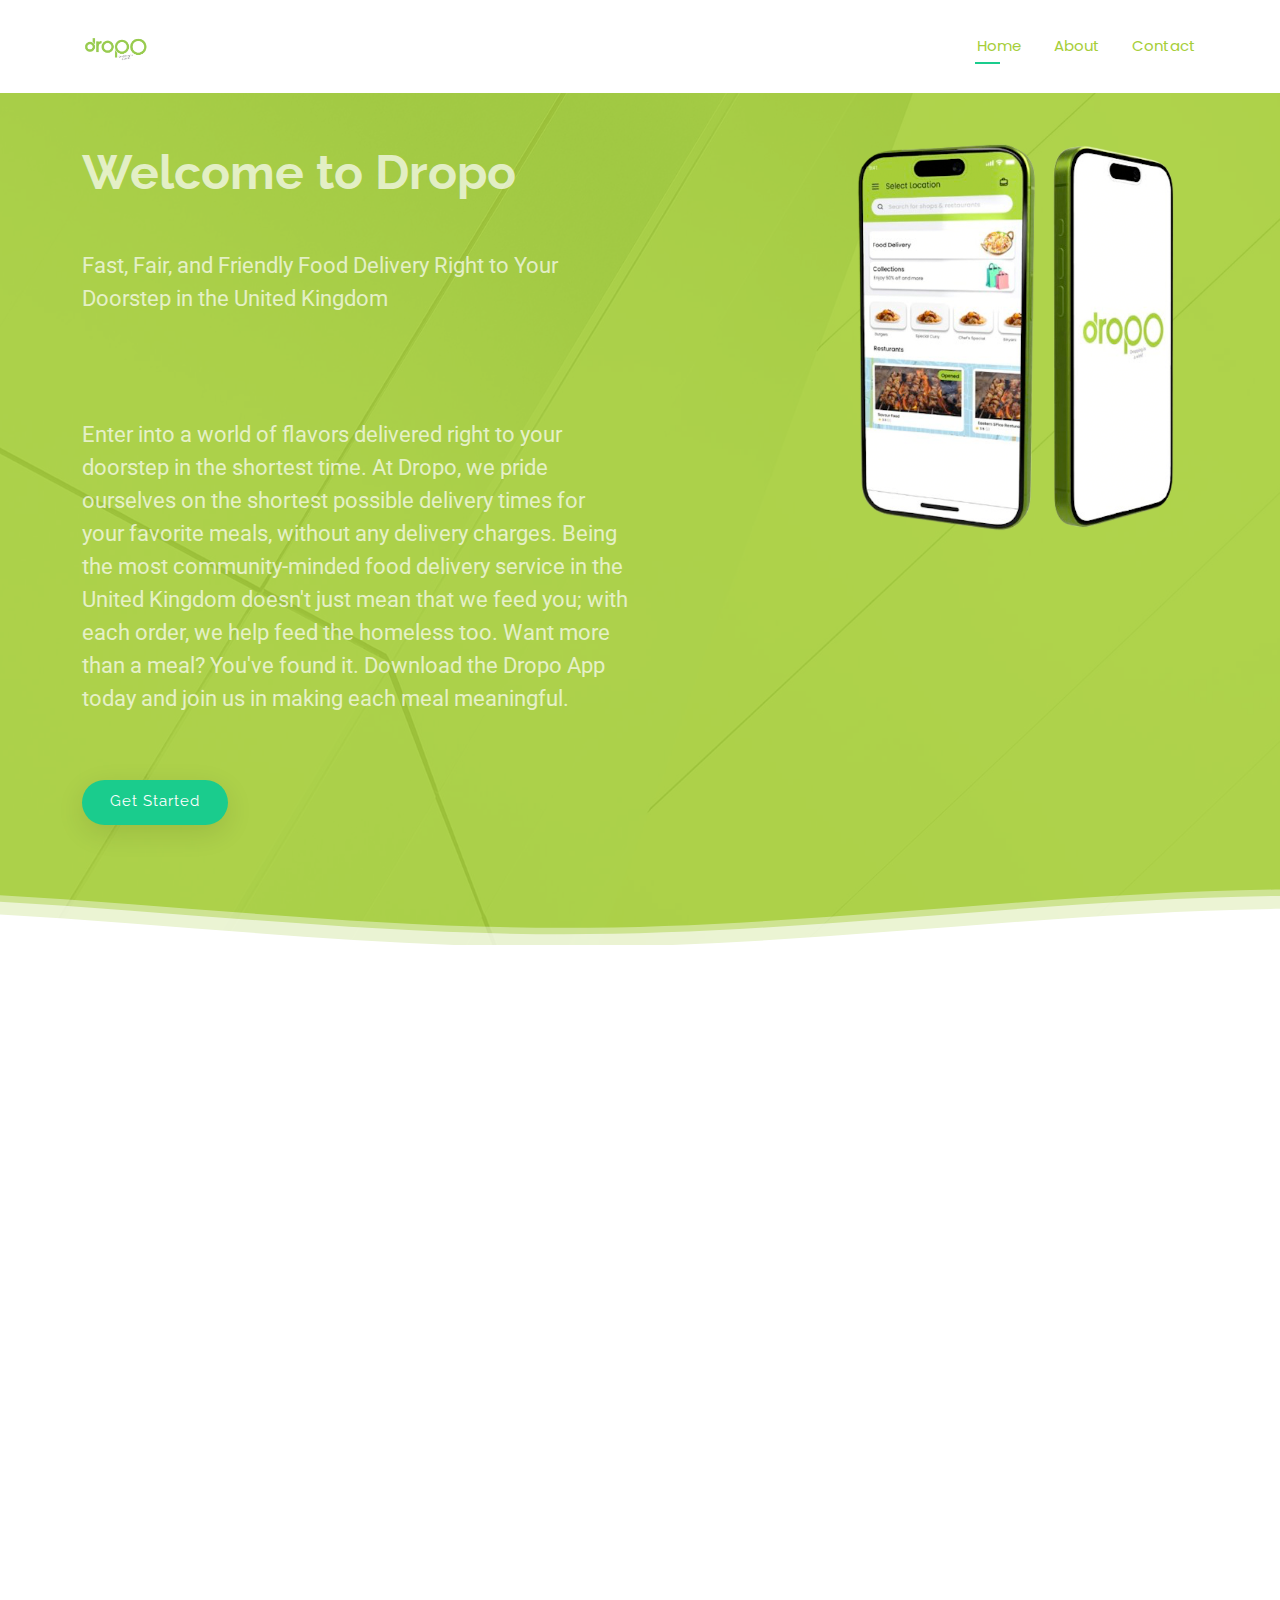
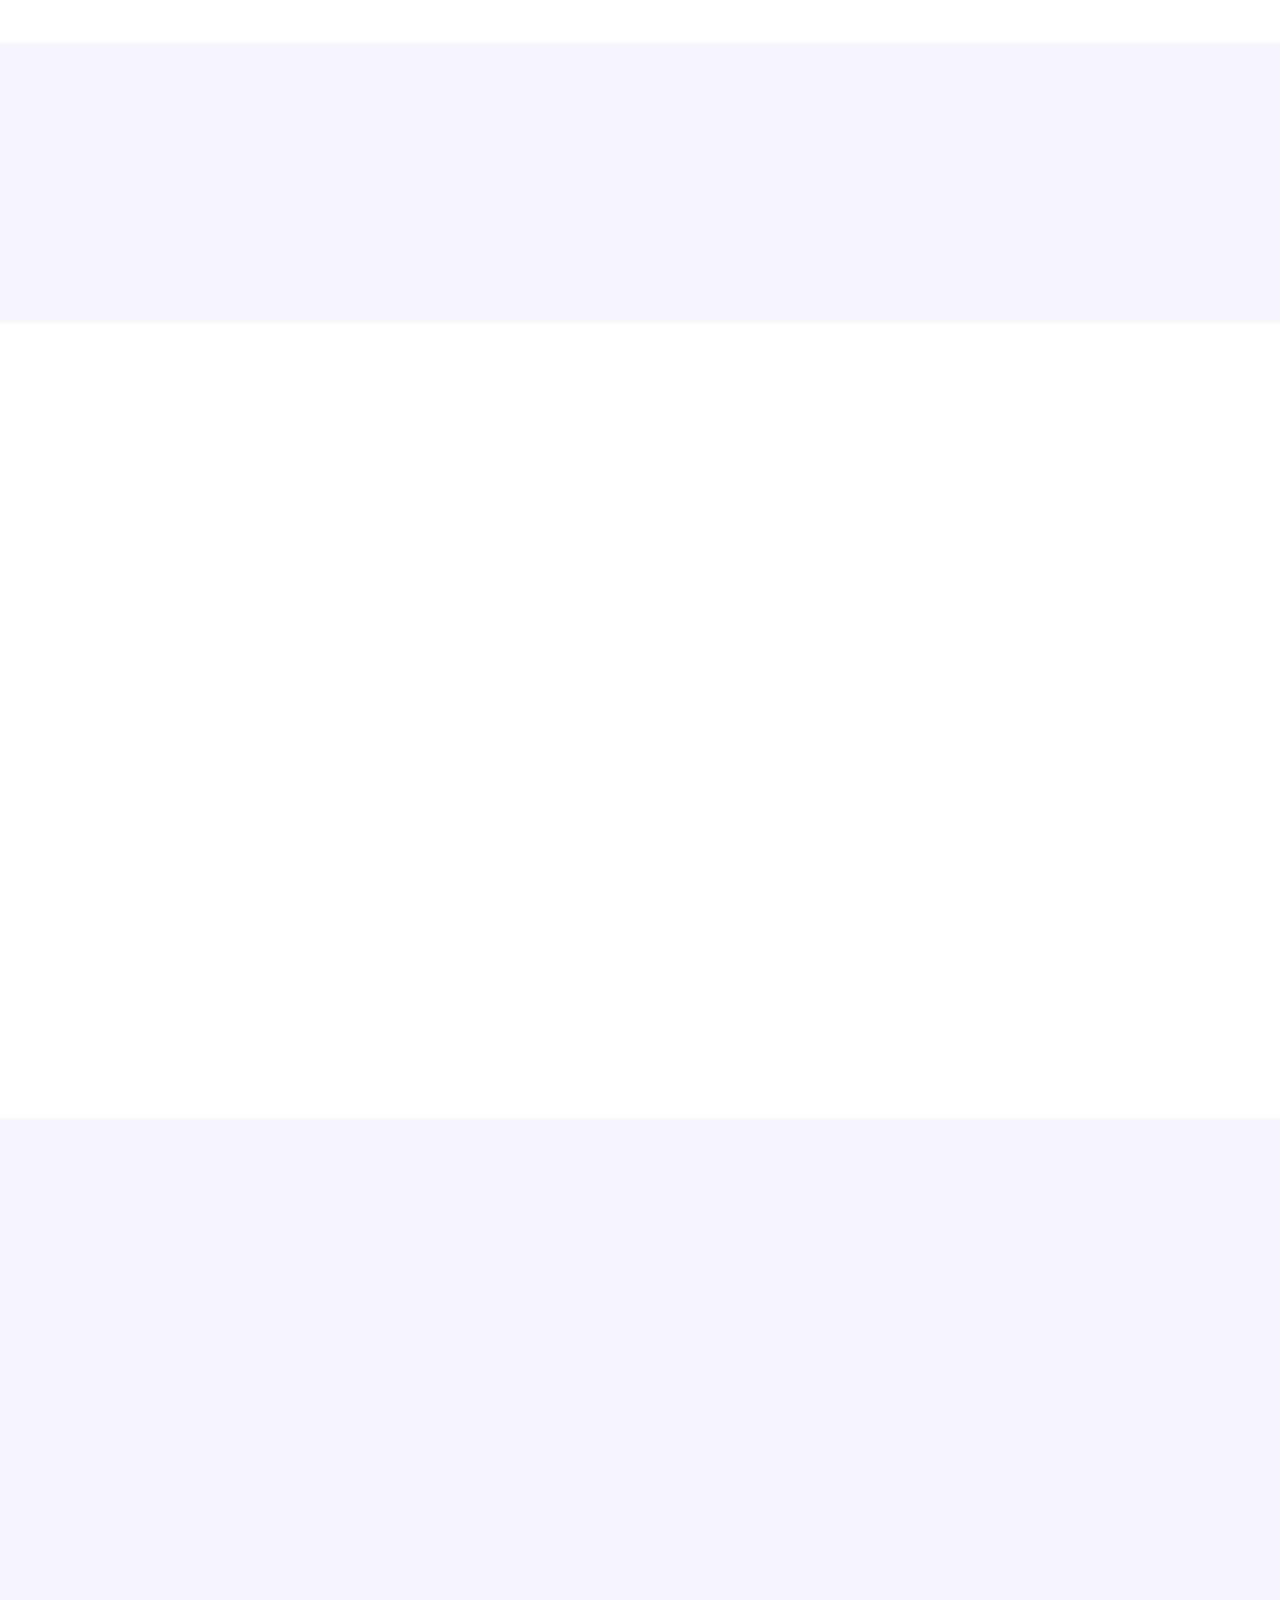
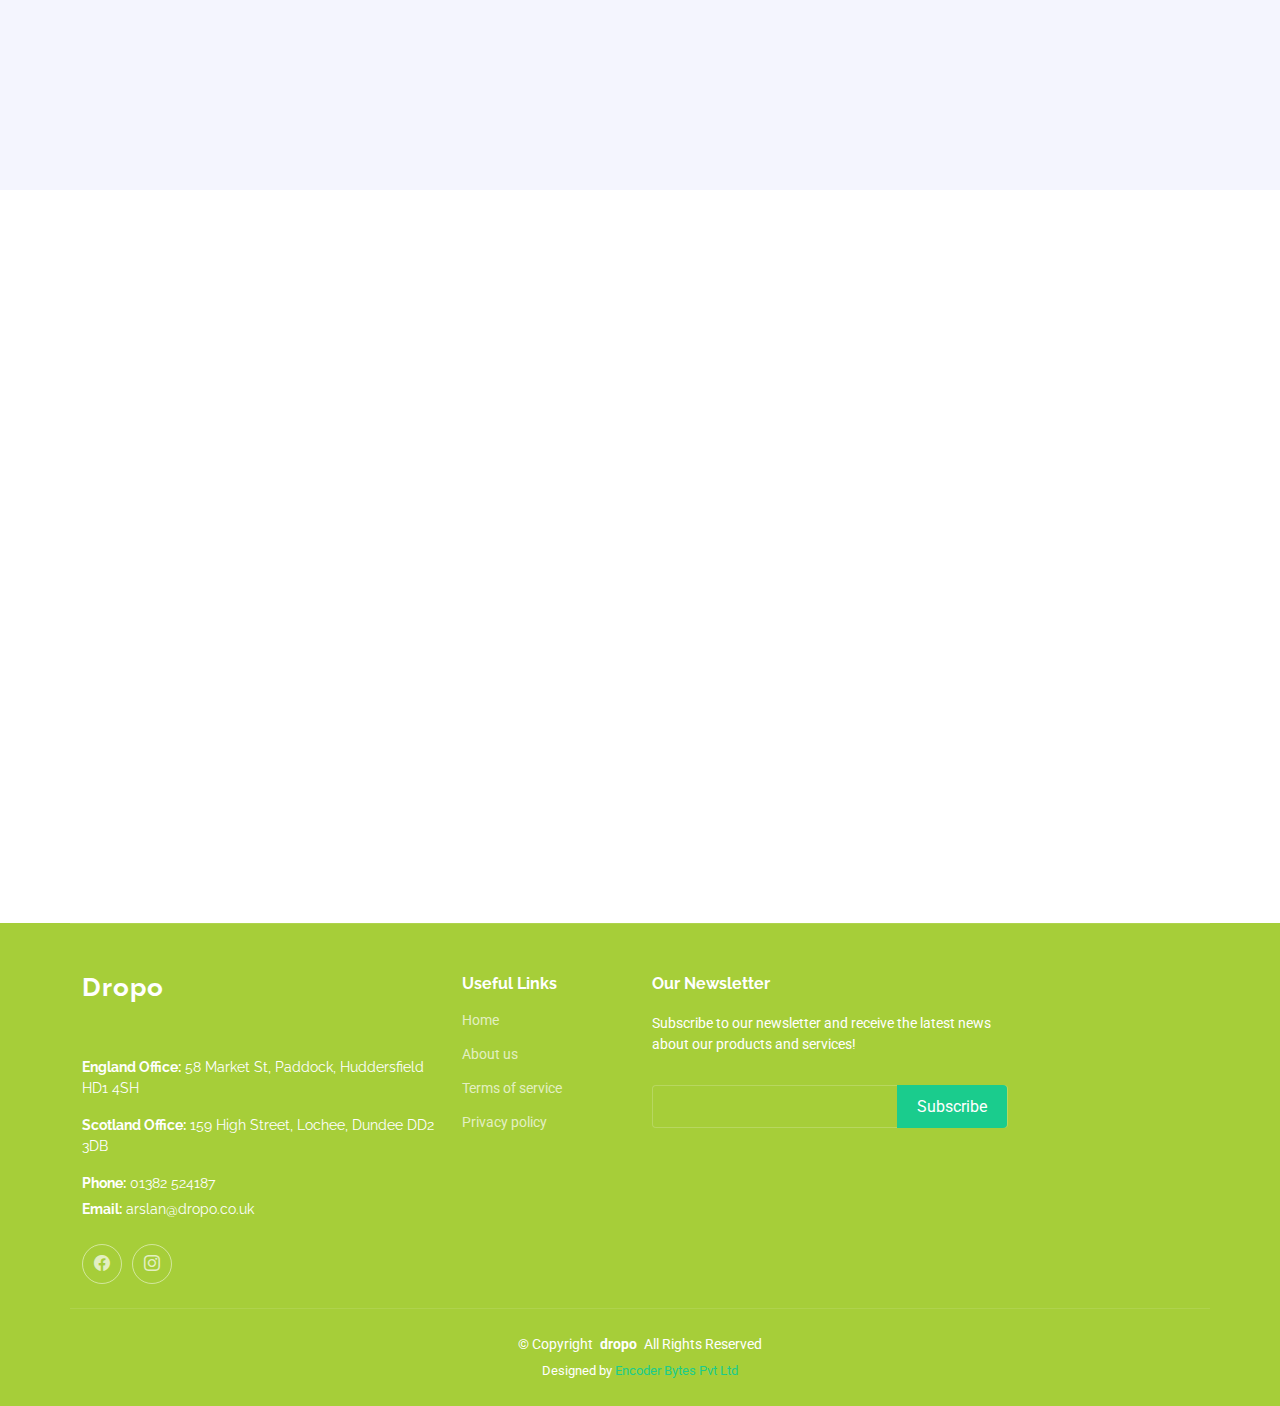
==== commit ee322e3e: "init" ====
--- a/index.html
+++ b/index.html
@@ -60,7 +60,7 @@
   <header id="header" class="header d-flex align-items-center fixed-top">
     <div class="container-fluid container-xl position-relative d-flex align-items-center justify-content-between">
 
-      <a href="index.html" class="logo me-auto me-lg-0"><img src="assets/img/dropoLogo.svg" class="img-fluid"
+      <a href="index.html" class="logo me-auto me-lg-0"><img src="assets/img/dlogo.png" class="img-fluid"
         alt="Logo"></a>
 
       <nav id="navmenu" class="navmenu">
@@ -630,16 +630,13 @@
       </div><!-- End Section Title -->
 
       <div data-aos="fade-up" class="container">
-        <!-- <iframe style="border:0; width: 100%; height: 350px;"
-          src="https://www.google.com/maps/embed?pb=!1m14!1m8!1m3!1d12097.433213460943!2d-74.0062269!3d40.7101282!3m2!1i1024!2i768!4f13.1!3m3!1m2!1s0x0%3A0xb89d1fe6bc499443!2sDowntown+Conference+Center!5e0!3m2!1smk!2sbg!4v1539943755621"
-          frameborder="0" allowfullscreen></iframe> -->
 
         <p>Have feedback or need help? At Dropo, we have our friendly team who
-          will go all the way to try and make your food delivery experience in Dundee just the way you
-          want.
+          will go all the way to try and make your food delivery experience in the United Kingdom just
+          the way you want.
         </p>
 
-        <p>We are Just a Click Away at Dropo– Let's Talk! Your opinions and questions mean
+        <p>We are Just a Click Away at Dropo—Let's T alk! Your opinions and questions mean
           a lot to us. Whether it is an order you have placed, if any suggestions come to mind, or if you
           simply wish to learn more about the community projects we put our hands on, feel free to
           contact us whenever you need anything. We are all ready and willing to help make sure your
@@ -651,13 +648,13 @@
         <div class="row gy-4">
 
           <div class="col-lg-4">
-            <div class="info-item d-flex" data-aos="fade-up" data-aos-delay="200">
+            <!-- <div class="info-item d-flex" data-aos="fade-up" data-aos-delay="200">
               <i class="bi bi-geo-alt flex-shrink-0"></i>
               <div>
                 <h3>Location</h3>
                 <p>58 Market St, Paddock, Huddersfield HD1 4SH</p>
               </div>
-            </div><!-- End Info Item -->
+            </div> -->
 
             <div class="info-item d-flex" data-aos="fade-up" data-aos-delay="300">
               <i class="bi bi-telephone flex-shrink-0"></i>
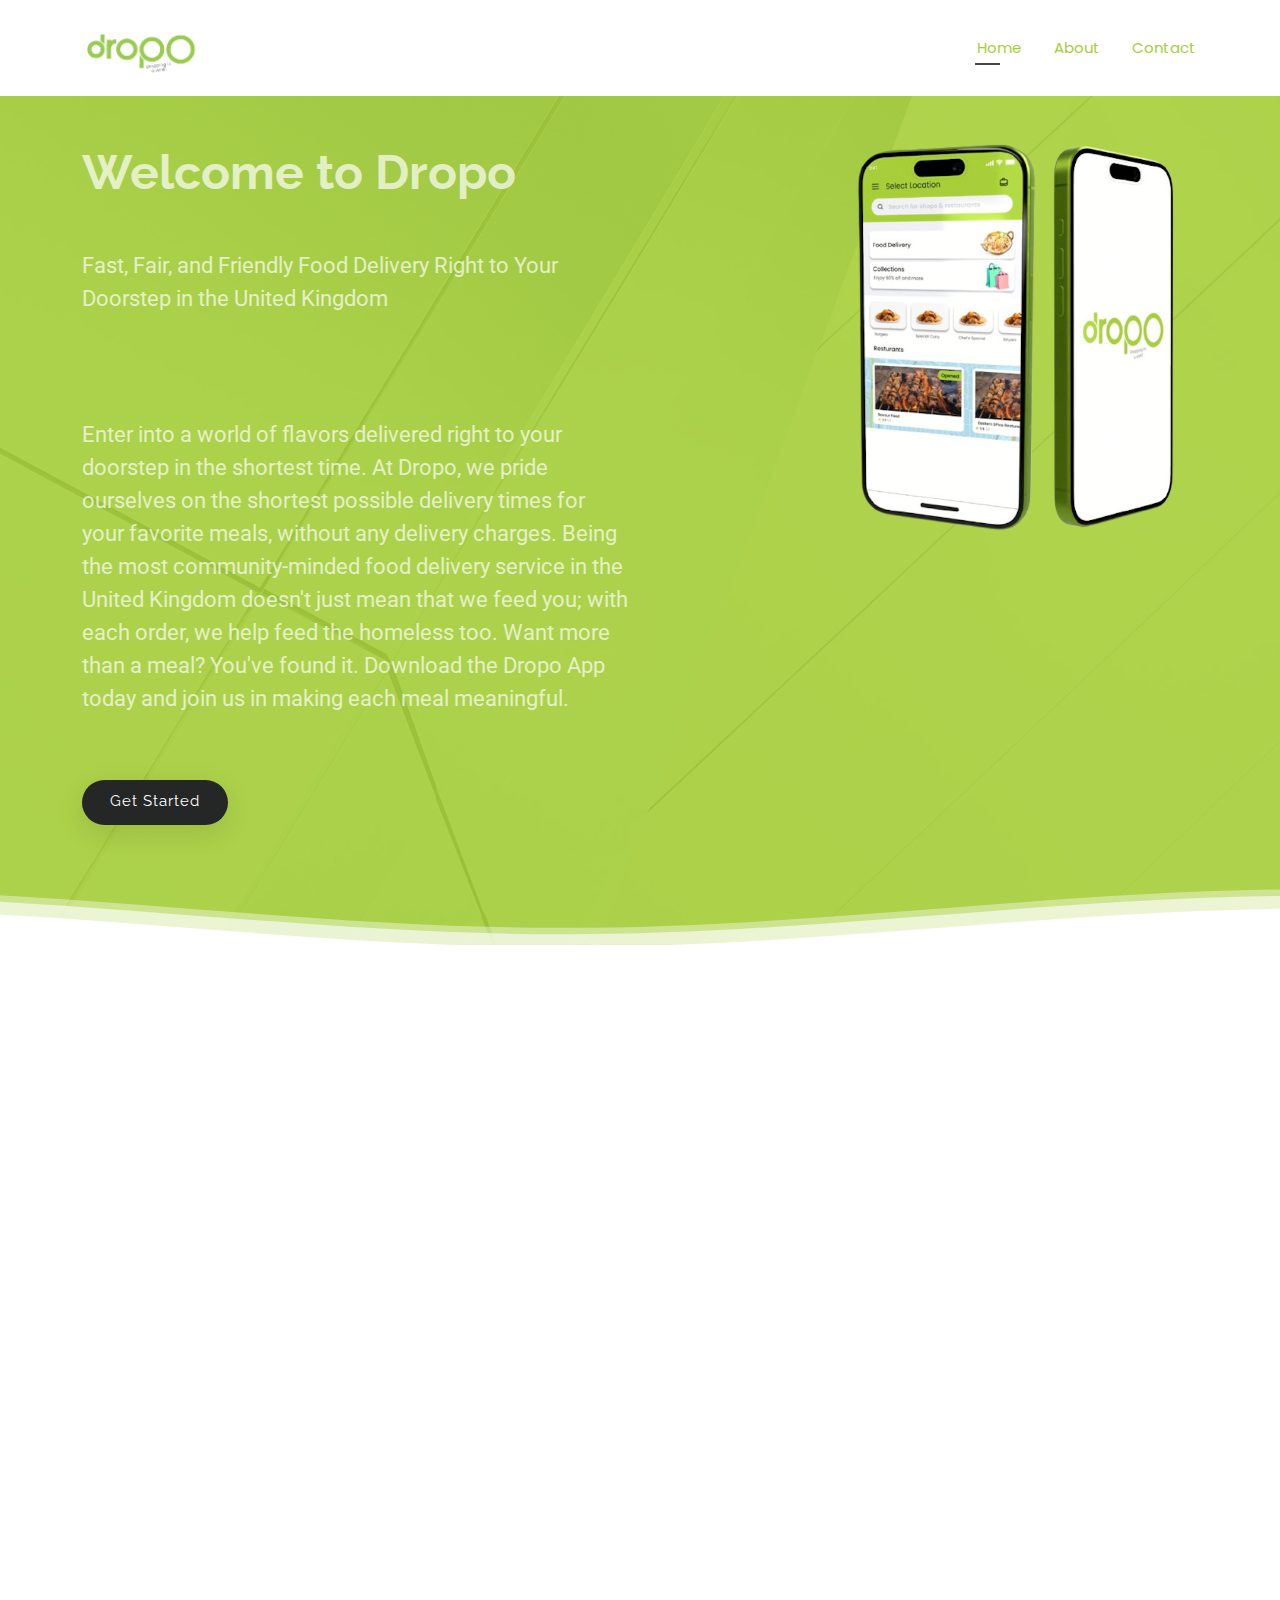
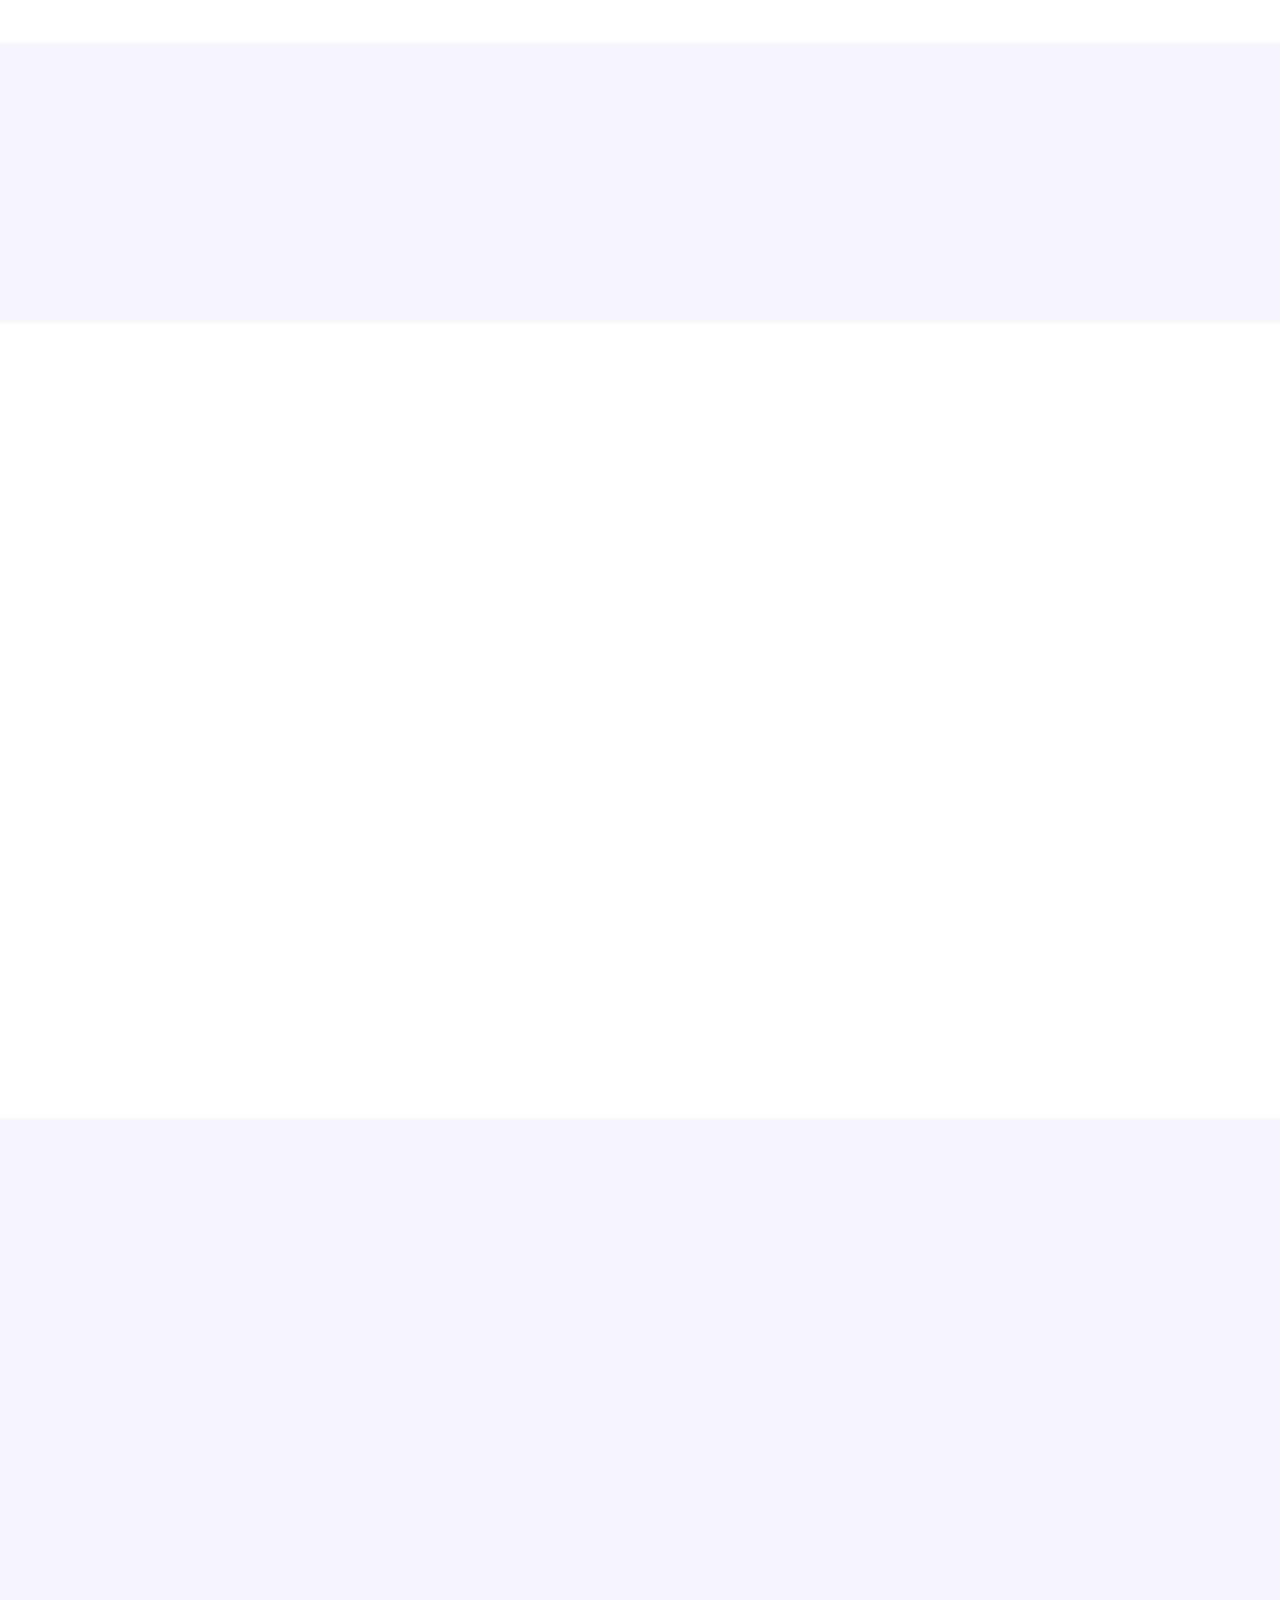
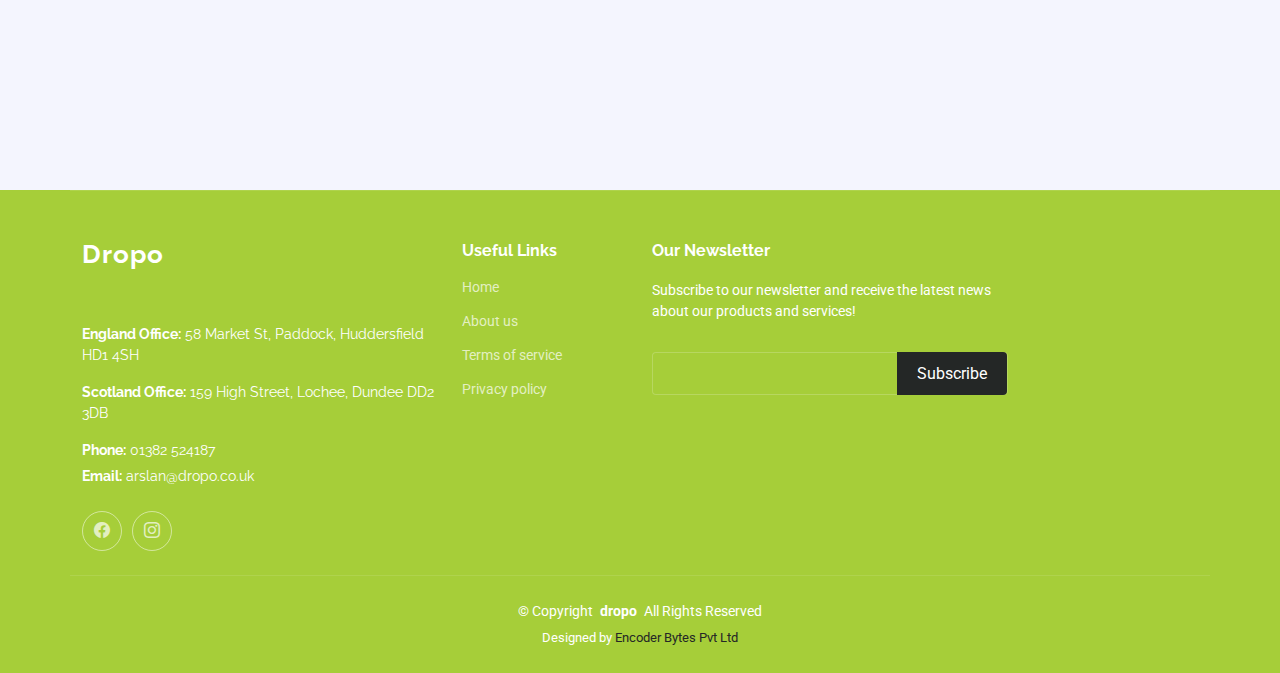
==== commit 4acab4e7: "init" ====
--- a/index.html
+++ b/index.html
@@ -143,8 +143,7 @@
           <div class="col-xl-5 content">
             
             <h2>We're Revolutionising Food Delivery in Dundee</h2>
-            <p> Meet Dropo. Every meal delivered feeds people, businesses, and great
-              causes in Dundee.
+            <p> Meet Dropo. Every meal delivered feeds people, businesses, and great causes in the United Kingdom.
             </p>
             <p class="fst-italic">
               Our Mission: Delivering Meals, Delivering Change
@@ -584,7 +583,7 @@
                 <i class="faq-icon bi bi-question-circle"></i>
                 <h3>Curious about how Dropo works, or how much we charge?</h3>
                 <div class="faq-content">
-                  <p>It's all here. Browse from how to get the most from the app to how your orders are helping make a difference in Dundee. Want to know more about our pricing? <a href="">Click here.</a></p> 
+                  <p>It's all here. Browse from how to get the most from the app to how your orders are helping make a difference in United Kingdom. Want to know more about our pricing? <a href="">Click here.</a></p> 
                 </div>
                 <i class="faq-toggle bi bi-chevron-right"></i>
               </div><!-- End Faq item-->
@@ -618,99 +617,6 @@
 
       </div>
 
-    </section><!-- /Faq Section -->
-
-    <!-- Contact Section -->
-    <section id="contact" class="contact section">
-
-      <!-- Section Title -->
-      <div class="container section-title" data-aos="fade-up">
-        <h2>Contact</h2>
-        <div><span>We are helping</span> <span class="description-title">in dundee</span></div>
-      </div><!-- End Section Title -->
-
-      <div data-aos="fade-up" class="container">
-
-        <p>Have feedback or need help? At Dropo, we have our friendly team who
-          will go all the way to try and make your food delivery experience in the United Kingdom just
-          the way you want.
-        </p>
-
-        <p>We are Just a Click Away at Dropo—Let's T alk! Your opinions and questions mean
-          a lot to us. Whether it is an order you have placed, if any suggestions come to mind, or if you
-          simply wish to learn more about the community projects we put our hands on, feel free to
-          contact us whenever you need anything. We are all ready and willing to help make sure your
-          experience with Dropo does not fall below fantastic.</p>
-      </div>
-      
-      <div class="container" data-aos="fade" data-aos-delay="100">
-
-        <div class="row gy-4">
-
-          <div class="col-lg-4">
-            <!-- <div class="info-item d-flex" data-aos="fade-up" data-aos-delay="200">
-              <i class="bi bi-geo-alt flex-shrink-0"></i>
-              <div>
-                <h3>Location</h3>
-                <p>58 Market St, Paddock, Huddersfield HD1 4SH</p>
-              </div>
-            </div> -->
-
-            <div class="info-item d-flex" data-aos="fade-up" data-aos-delay="300">
-              <i class="bi bi-telephone flex-shrink-0"></i>
-              <div>
-                <h3>Email</h3>
-                <p>arslan@dropo.co.uk</p>
-              </div>
-            </div><!-- End Info Item -->
-
-            <div class="info-item d-flex" data-aos="fade-up" data-aos-delay="400">
-              <i class="bi bi-envelope flex-shrink-0"></i>
-              <div>
-                <h3>Tell:</h3>
-                <p>01382 524187</p>
-              </div>
-            </div><!-- End Info Item -->
-
-          </div>
-
-          <div class="col-lg-8">
-            <form action="forms/contact.php" method="post" class="php-email-form" data-aos="fade-up" data-aos-delay="200">
-              <div class="row gy-4">
-
-                <div class="col-md-6">
-                  <input type="text" name="name" class="form-control" placeholder="Your Name" required="">
-                </div>
-
-                <div class="col-md-6 ">
-                  <input type="email" class="form-control" name="email" placeholder="Your Email" required="">
-                </div>
-
-                <div class="col-md-12">
-                  <input type="text" class="form-control" name="subject" placeholder="Subject" required="">
-                </div>
-
-                <div class="col-md-12">
-                  <textarea class="form-control" name="message" rows="6" placeholder="Message" required=""></textarea>
-                </div>
-
-                <div class="col-md-12 text-center">
-                  <div class="loading">Loading</div>
-                  <div class="error-message"></div>
-                  <div class="sent-message">Your message has been sent. Thank you!</div>
-
-                  <button type="submit">Send Message</button>
-                </div>
-
-              </div>
-            </form>
-          </div><!-- End Contact Form -->
-
-        </div>
-
-      </div>
-
-    </section><!-- /Contact Section -->
 
   </main>
 
--- a/assets/css/main.css
+++ b/assets/css/main.css
@@ -22,7 +22,7 @@
   --background-color: #ffffff; /* Background color for the entire website, including individual sections */
   --default-color: #444444; /* Default color used for the majority of the text content across the entire website */
   --heading-color: #A6CE39; /* Color for headings, subheadings and title throughout the website */
-  --accent-color: #1acc8d; /* Accent color that represents your brand on the website. It's used for buttons, links, and other elements that need to stand out */
+  --accent-color: #242726; /* Accent color that represents your brand on the website. It's used for buttons, links, and other elements that need to stand out */
   --surface-color: #ffffff; /* The surface color is used as a background of boxed elements within sections, such as cards, icon boxes, or other elements that require a visual separation from the global background. */
   --contrast-color: #ffffff; /* Contrast color for text, ensuring readability against backgrounds of accent, heading, or default colors. */
 }
@@ -30,11 +30,11 @@
 /* Nav Menu Colors - The following color variables are used specifically for the navigation menu. They are separate from the global colors to allow for more customization options */
 :root {
   --nav-color: #ffffff;  /* The default color of the main navmenu links */
-  --nav-hover-color: #1acc8d; /* Applied to main navmenu links when they are hovered over or active */
+  --nav-hover-color: #484848; /* Applied to main navmenu links when they are hovered over or active */
   --nav-mobile-background-color: #ffffff; /* Used as the background color for mobile navigation menu */
   --nav-dropdown-background-color: #ffffff; /* Used as the background color for dropdown items that appear when hovering over primary navigation items */
-  --nav-dropdown-color: #444444; /* Used for navigation links of the dropdown items in the navigation menu. */
-  --nav-dropdown-hover-color: #1acc8d; /* Similar to --nav-hover-color, this color is applied to dropdown navigation links when they are hovered over. */
+  --nav-dropdown-color: #525151; /* Used for navigation links of the dropdown items in the navigation menu. */
+  --nav-dropdown-hover-color: #474847; /* Similar to --nav-hover-color, this color is applied to dropdown navigation links when they are hovered over. */
 }
 
 /* Color Presets - These classes override global colors when applied to any section or element, providing reuse of the sam color scheme. */
@@ -158,8 +158,8 @@
 }
 
 .header .logo img {
-  max-height: 32px;
-  margin-right: 8px;
+  max-height: 56px;
+  margin-right: 13px;
 }
 
 .header .logo h1 {
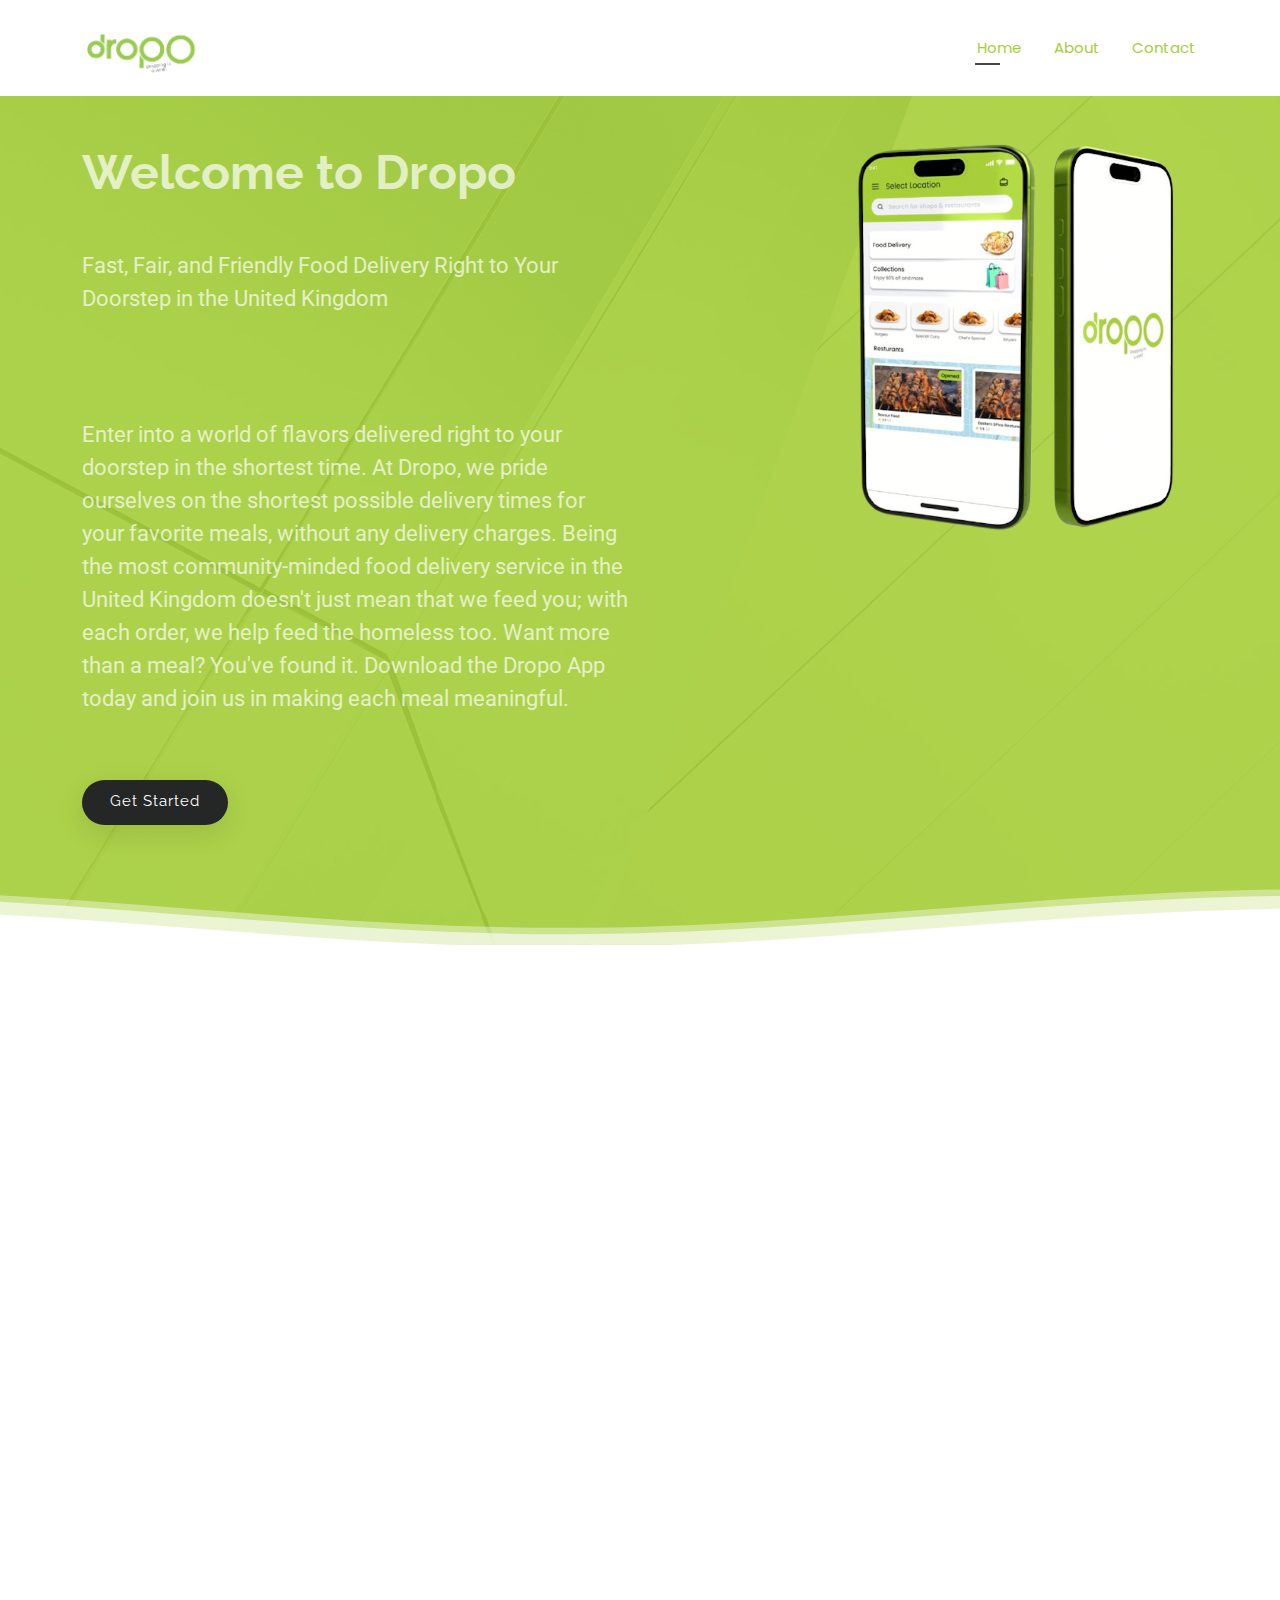
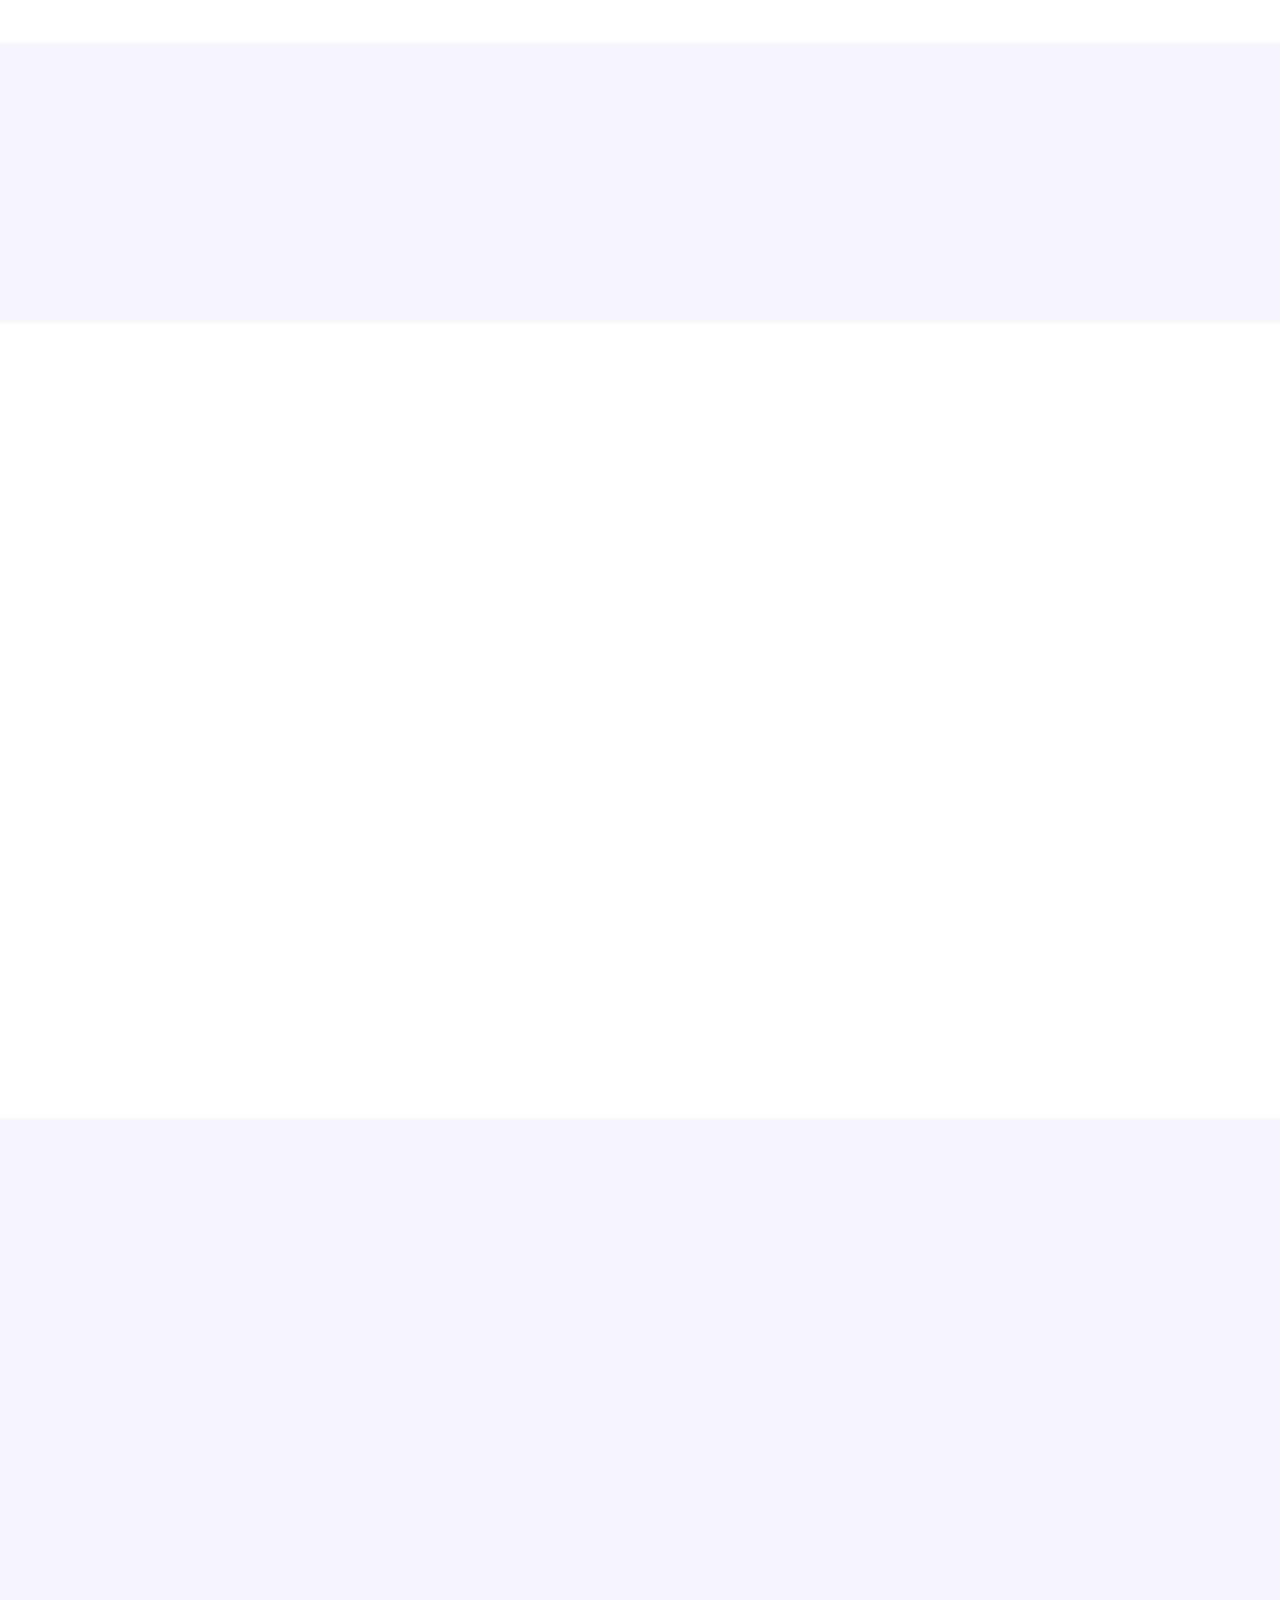
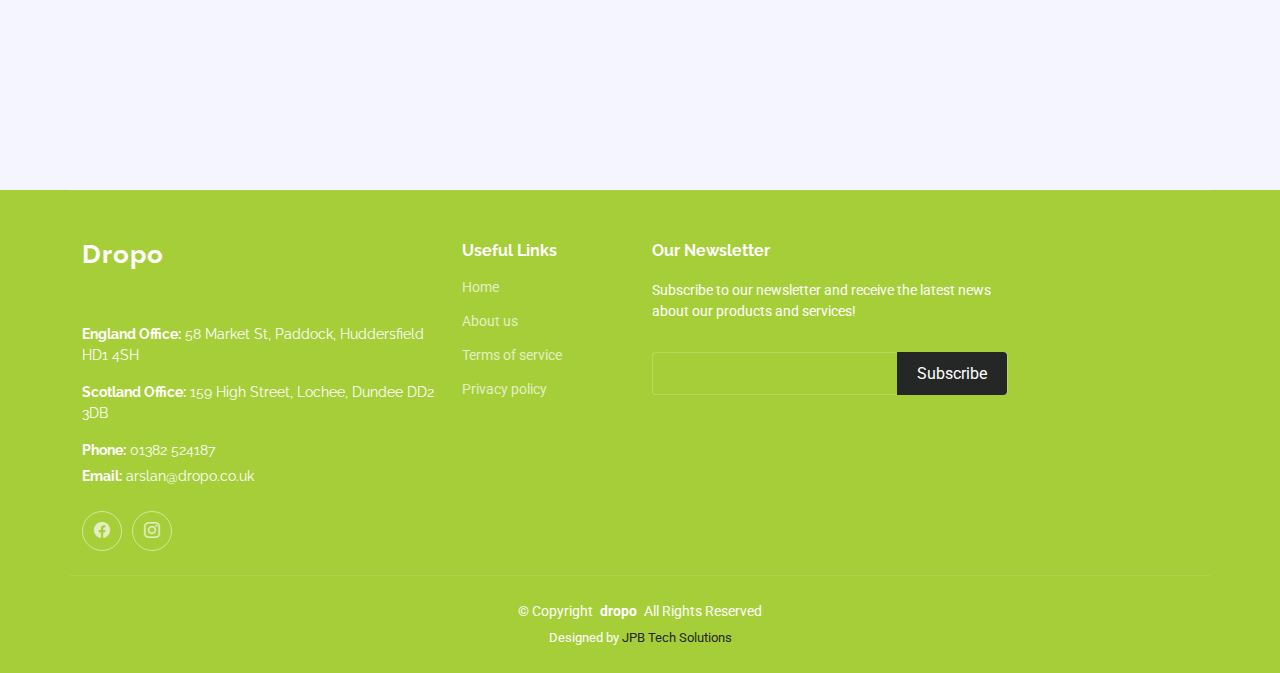
==== commit 5b9169a3: "init" ====
--- a/index.html
+++ b/index.html
@@ -688,7 +688,7 @@
         <!-- You can delete the links only if you've purchased the pro version. -->
         <!-- Licensing information: https://bootstrapmade.com/license/ -->
         <!-- Purchase the pro version with working PHP/AJAX contact form: [buy-url] -->
-        Designed by <a href="https://www.encoderbytes.com/"> Encoder Bytes Pvt Ltd</a>
+        Designed by <a href="https://jpbtechsolutions.com">JPB Tech Solutions</a>
       </div>
     </div>
 
